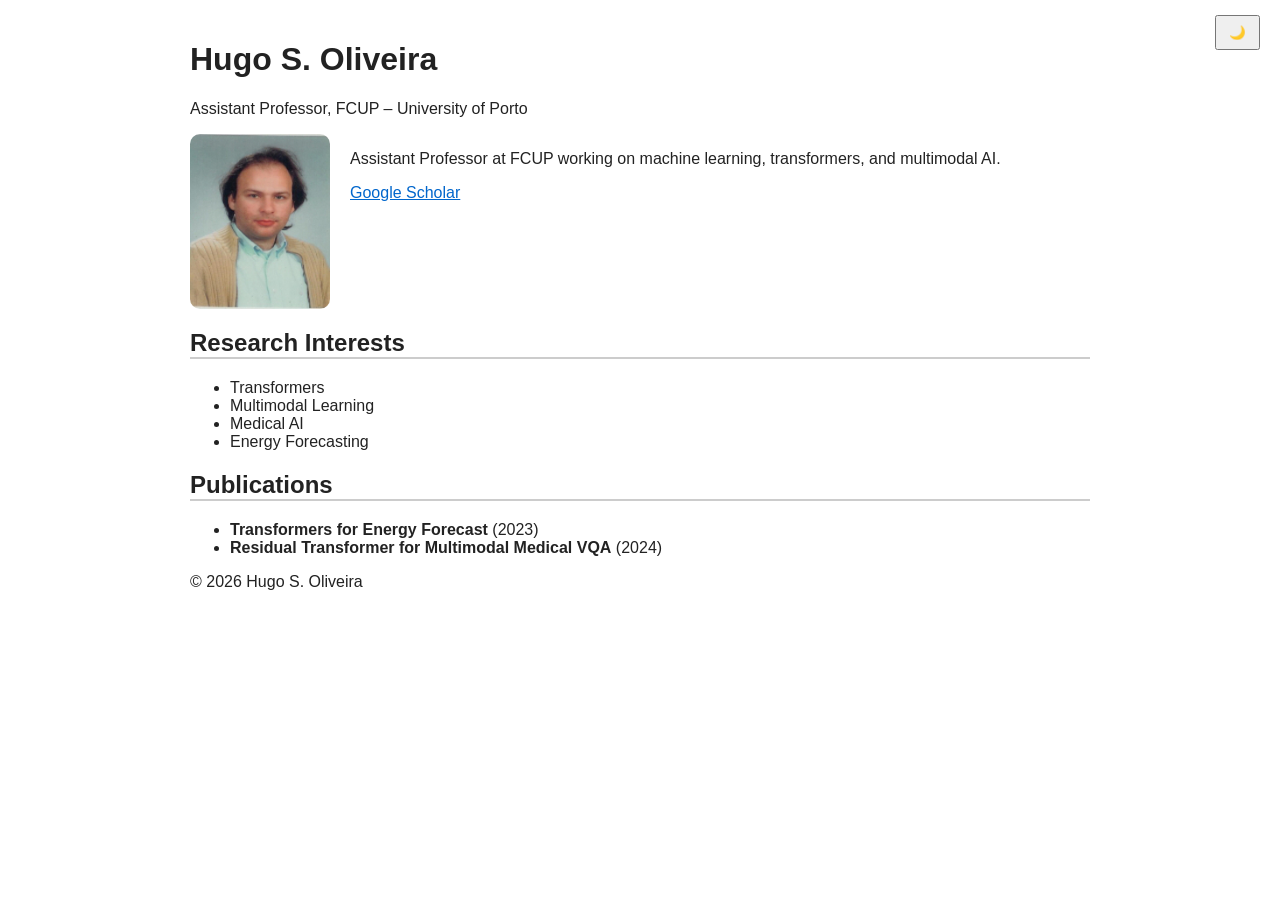
==== index.html @ 5df08610 "first template commit" ====
<!DOCTYPE html>
<html lang="en">
<head>
<meta charset="UTF-8">
<meta name="viewport" content="width=device-width, initial-scale=1.0">
<title>Hugo S. Oliveira</title>
<link rel="stylesheet" href="style.css">
</head>

<body>

<button id="theme-toggle">🌙</button>

<div class="container">

<header>
    <h1>Hugo S. Oliveira</h1>
    <p>Assistant Professor, FCUP – University of Porto</p>
</header>

<section class="profile">
    <img src="profile.jpg" alt="Profile Photo">
    <div>
        <p>
            Assistant Professor at FCUP working on machine learning, transformers, and multimodal AI.
        </p>
        <p>
            <a href="https://scholar.google.com/citations?user=TGPUMvYAAAAJ&hl=en">Google Scholar</a>
        </p>
    </div>
</section>

<section>
    <h2>Research Interests</h2>
    <ul>
        <li>Transformers</li>
        <li>Multimodal Learning</li>
        <li>Medical AI</li>
        <li>Energy Forecasting</li>
    </ul>
</section>

<section>
    <h2>Publications</h2>
    <ul id="pub-list">
        <li>Loading publications...</li>
    </ul>
</section>

<footer>
    <p>© 2026 Hugo S. Oliveira</p>
</footer>

</div>

<script src="script.js"></script>
</body>
</html>
---- style.css ----
:root {
    --bg: #ffffff;
    --text: #222;
    --link: #0066cc;
}

body.dark {
    --bg: #121212;
    --text: #e0e0e0;
    --link: #4da3ff;
}

body {
    font-family: Arial, sans-serif;
    background: var(--bg);
    color: var(--text);
    margin: 0;
}

.container {
    width: 900px;
    margin: auto;
    padding: 20px;
}

h2 {
    border-bottom: 2px solid #ccc;
}

a {
    color: var(--link);
}

.profile {
    display: flex;
    gap: 20px;
}

.profile img {
    width: 140px;
    border-radius: 10px;
}

#theme-toggle {
    position: fixed;
    top: 15px;
    right: 20px;
    padding: 8px 12px;
    cursor: pointer;
}
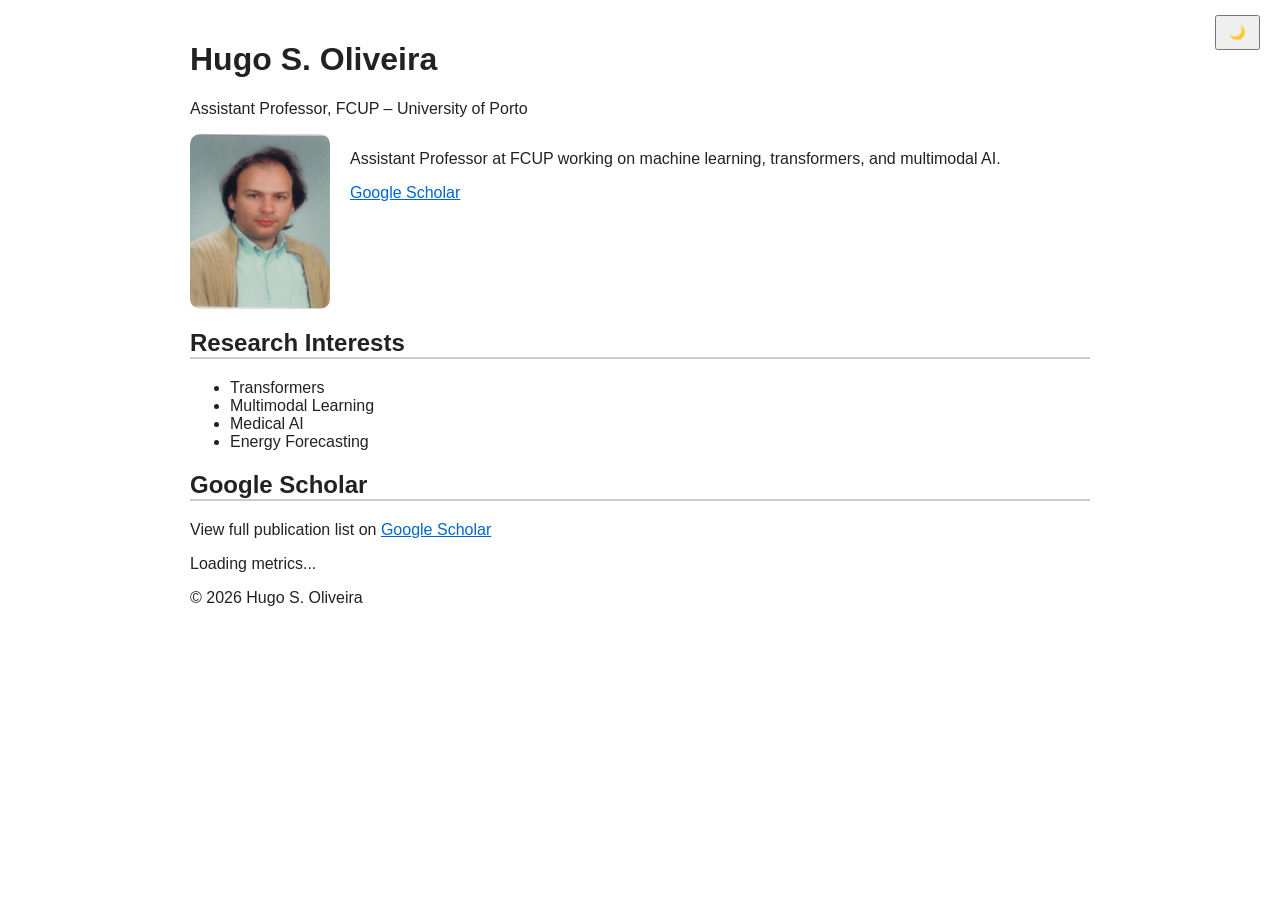
==== commit 9287a06c: "first template commit" ====
--- a/index.html
+++ b/index.html
@@ -41,10 +41,20 @@
 </section>
 
 <section>
-    <h2>Publications</h2>
-    <ul id="pub-list">
-        <li>Loading publications...</li>
-    </ul>
+    <h2>Google Scholar</h2>
+
+    <div class="scholar-box">
+        <p>
+            View full publication list on 
+            <a href="https://scholar.google.com/citations?user=TGPUMvYAAAAJ&hl=en" target="_blank">
+                Google Scholar
+            </a>
+        </p>
+
+        <div id="scholar-stats">
+            Loading metrics...
+        </div>
+    </div>
 </section>
 
 <footer>
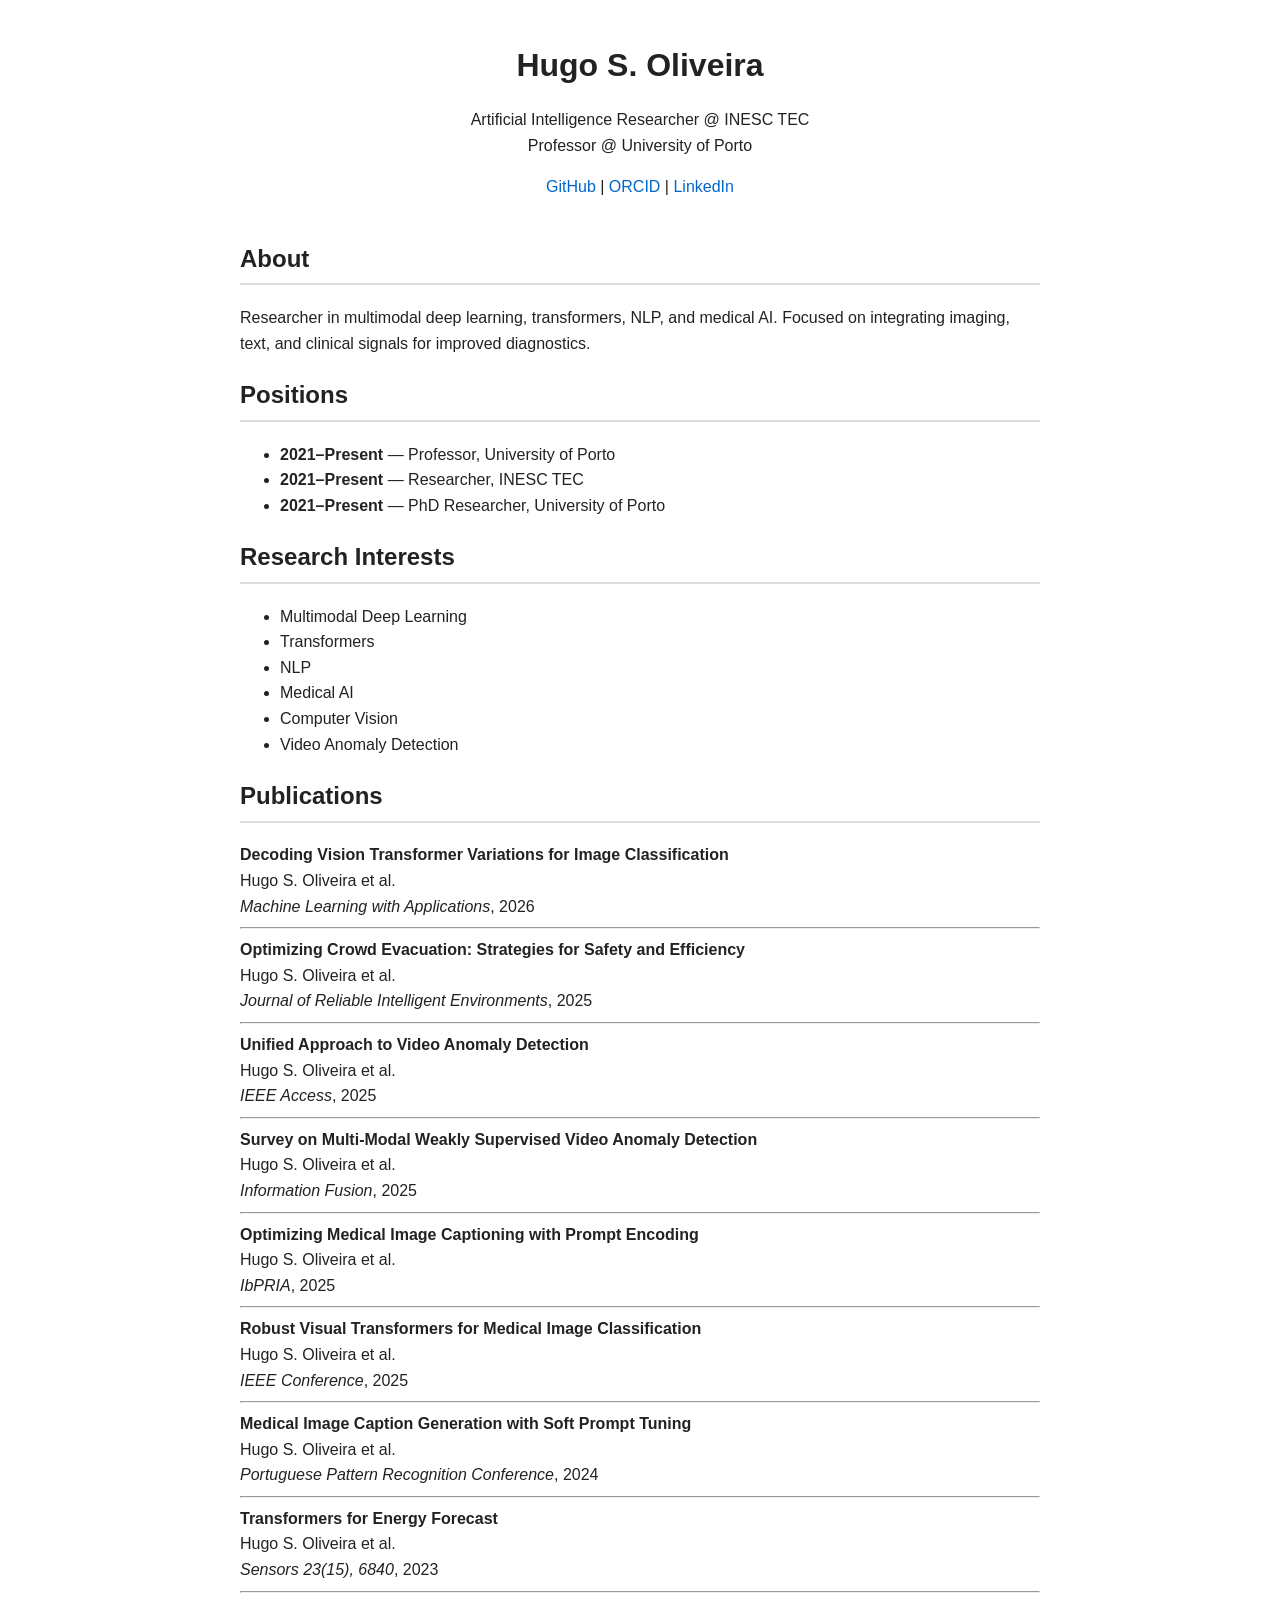
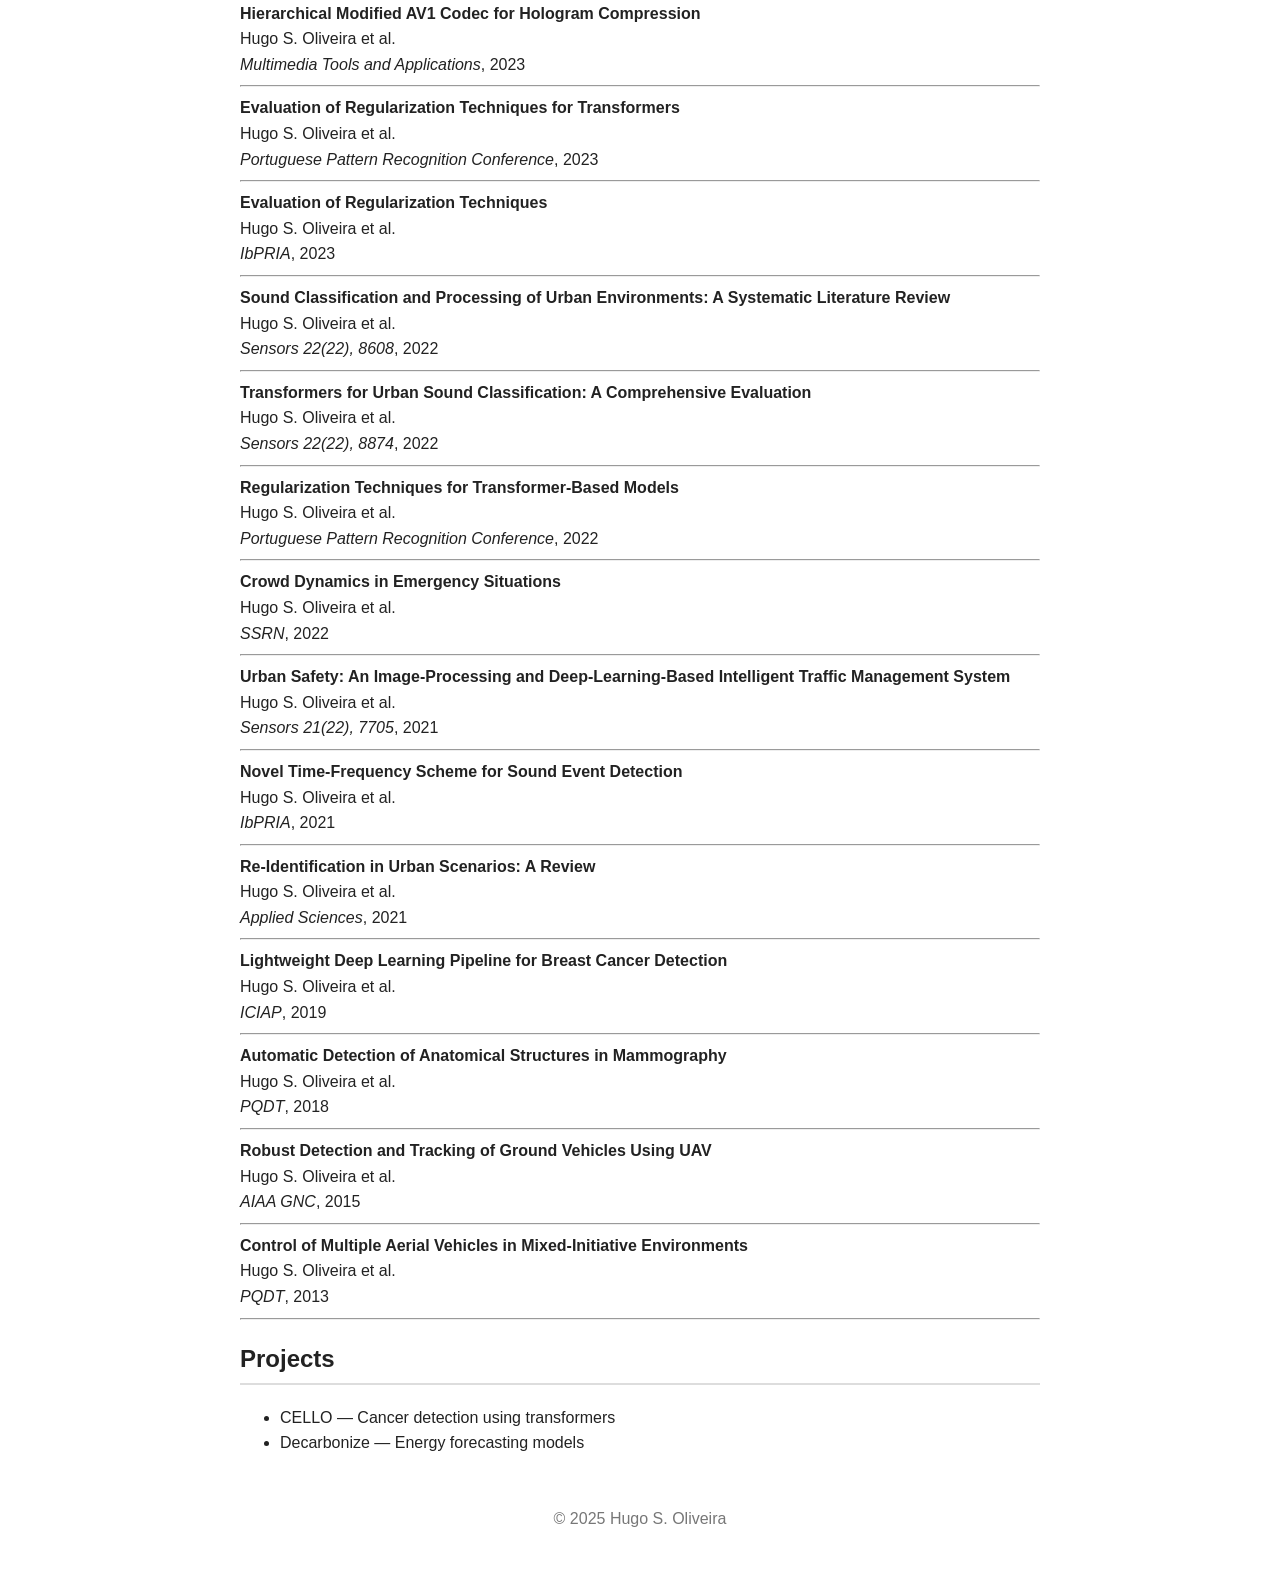
==== commit 03b8afe3: "first template commit" ====
--- a/index.html
+++ b/index.html
@@ -1,68 +1,70 @@
 <!DOCTYPE html>
 <html lang="en">
 <head>
-<meta charset="UTF-8">
-<meta name="viewport" content="width=device-width, initial-scale=1.0">
-<title>Hugo S. Oliveira</title>
-<link rel="stylesheet" href="style.css">
+  <meta charset="UTF-8">
+  <title>Hugo S. Oliveira</title>
+  <link rel="stylesheet" href="style.css">
 </head>
-
 <body>
 
-<button id="theme-toggle">🌙</button>
+<header>
+  <h1>Hugo S. Oliveira</h1>
+  <p>Artificial Intelligence Researcher @ INESC TEC<br>
+     Professor @ University of Porto</p>
 
-<div class="container">
-
-<header>
-    <h1>Hugo S. Oliveira</h1>
-    <p>Assistant Professor, FCUP – University of Porto</p>
+  <p>
+    <a href="https://github.com/HSOUPORTO">GitHub</a> |
+    <a href="https://orcid.org/0000-0002-4948-550X">ORCID</a> |
+    <a href="https://www.linkedin.com/in/hsooliveira">LinkedIn</a>
+  </p>
 </header>
 
-<section class="profile">
-    <img src="profile.jpg" alt="Profile Photo">
-    <div>
-        <p>
-            Assistant Professor at FCUP working on machine learning, transformers, and multimodal AI.
-        </p>
-        <p>
-            <a href="https://scholar.google.com/citations?user=TGPUMvYAAAAJ&hl=en">Google Scholar</a>
-        </p>
-    </div>
+<section>
+  <h2>About</h2>
+  <p>
+    Researcher in multimodal deep learning, transformers, NLP, and medical AI.
+    Focused on integrating imaging, text, and clinical signals for improved diagnostics.
+  </p>
 </section>
 
 <section>
-    <h2>Research Interests</h2>
-    <ul>
-        <li>Transformers</li>
-        <li>Multimodal Learning</li>
-        <li>Medical AI</li>
-        <li>Energy Forecasting</li>
-    </ul>
+  <h2>Positions</h2>
+  <ul>
+    <li><b>2021–Present</b> — Professor, University of Porto</li>
+    <li><b>2021–Present</b> — Researcher, INESC TEC</li>
+    <li><b>2021–Present</b> — PhD Researcher, University of Porto</li>
+  </ul>
 </section>
 
 <section>
-    <h2>Google Scholar</h2>
+  <h2>Research Interests</h2>
+  <ul>
+    <li>Multimodal Deep Learning</li>
+    <li>Transformers</li>
+    <li>NLP</li>
+    <li>Medical AI</li>
+    <li>Computer Vision</li>
+    <li>Video Anomaly Detection</li>
+  </ul>
+</section>
 
-    <div class="scholar-box">
-        <p>
-            View full publication list on 
-            <a href="https://scholar.google.com/citations?user=TGPUMvYAAAAJ&hl=en" target="_blank">
-                Google Scholar
-            </a>
-        </p>
+<section>
+  <h2>Publications</h2>
+  <div id="pubs">Loading publications...</div>
+</section>
 
-        <div id="scholar-stats">
-            Loading metrics...
-        </div>
-    </div>
+<section>
+  <h2>Projects</h2>
+  <ul>
+    <li>CELLO — Cancer detection using transformers</li>
+    <li>Decarbonize — Energy forecasting models</li>
+  </ul>
 </section>
 
 <footer>
-    <p>© 2026 Hugo S. Oliveira</p>
+  <p>© 2025 Hugo S. Oliveira</p>
 </footer>
-
-</div>
 
 <script src="script.js"></script>
 </body>
-</html>
+</html>
--- a/style.css
+++ b/style.css
@@ -1,50 +1,36 @@
-:root {
-    --bg: #ffffff;
-    --text: #222;
-    --link: #0066cc;
+body {
+  font-family: Arial, sans-serif;
+  margin: 40px auto;
+  max-width: 800px;
+  line-height: 1.6;
+  color: #222;
 }
 
-body.dark {
-    --bg: #121212;
-    --text: #e0e0e0;
-    --link: #4da3ff;
+header {
+  text-align: center;
+  margin-bottom: 40px;
 }
 
-body {
-    font-family: Arial, sans-serif;
-    background: var(--bg);
-    color: var(--text);
-    margin: 0;
-}
-
-.container {
-    width: 900px;
-    margin: auto;
-    padding: 20px;
+h1 {
+  margin-bottom: 5px;
 }
 
 h2 {
-    border-bottom: 2px solid #ccc;
+  border-bottom: 2px solid #ddd;
+  padding-bottom: 5px;
 }
 
 a {
-    color: var(--link);
+  color: #0066cc;
+  text-decoration: none;
 }
 
-.profile {
-    display: flex;
-    gap: 20px;
+a:hover {
+  text-decoration: underline;
 }
 
-.profile img {
-    width: 140px;
-    border-radius: 10px;
-}
-
-#theme-toggle {
-    position: fixed;
-    top: 15px;
-    right: 20px;
-    padding: 8px 12px;
-    cursor: pointer;
-}
+footer {
+  margin-top: 50px;
+  text-align: center;
+  color: #777;
+}
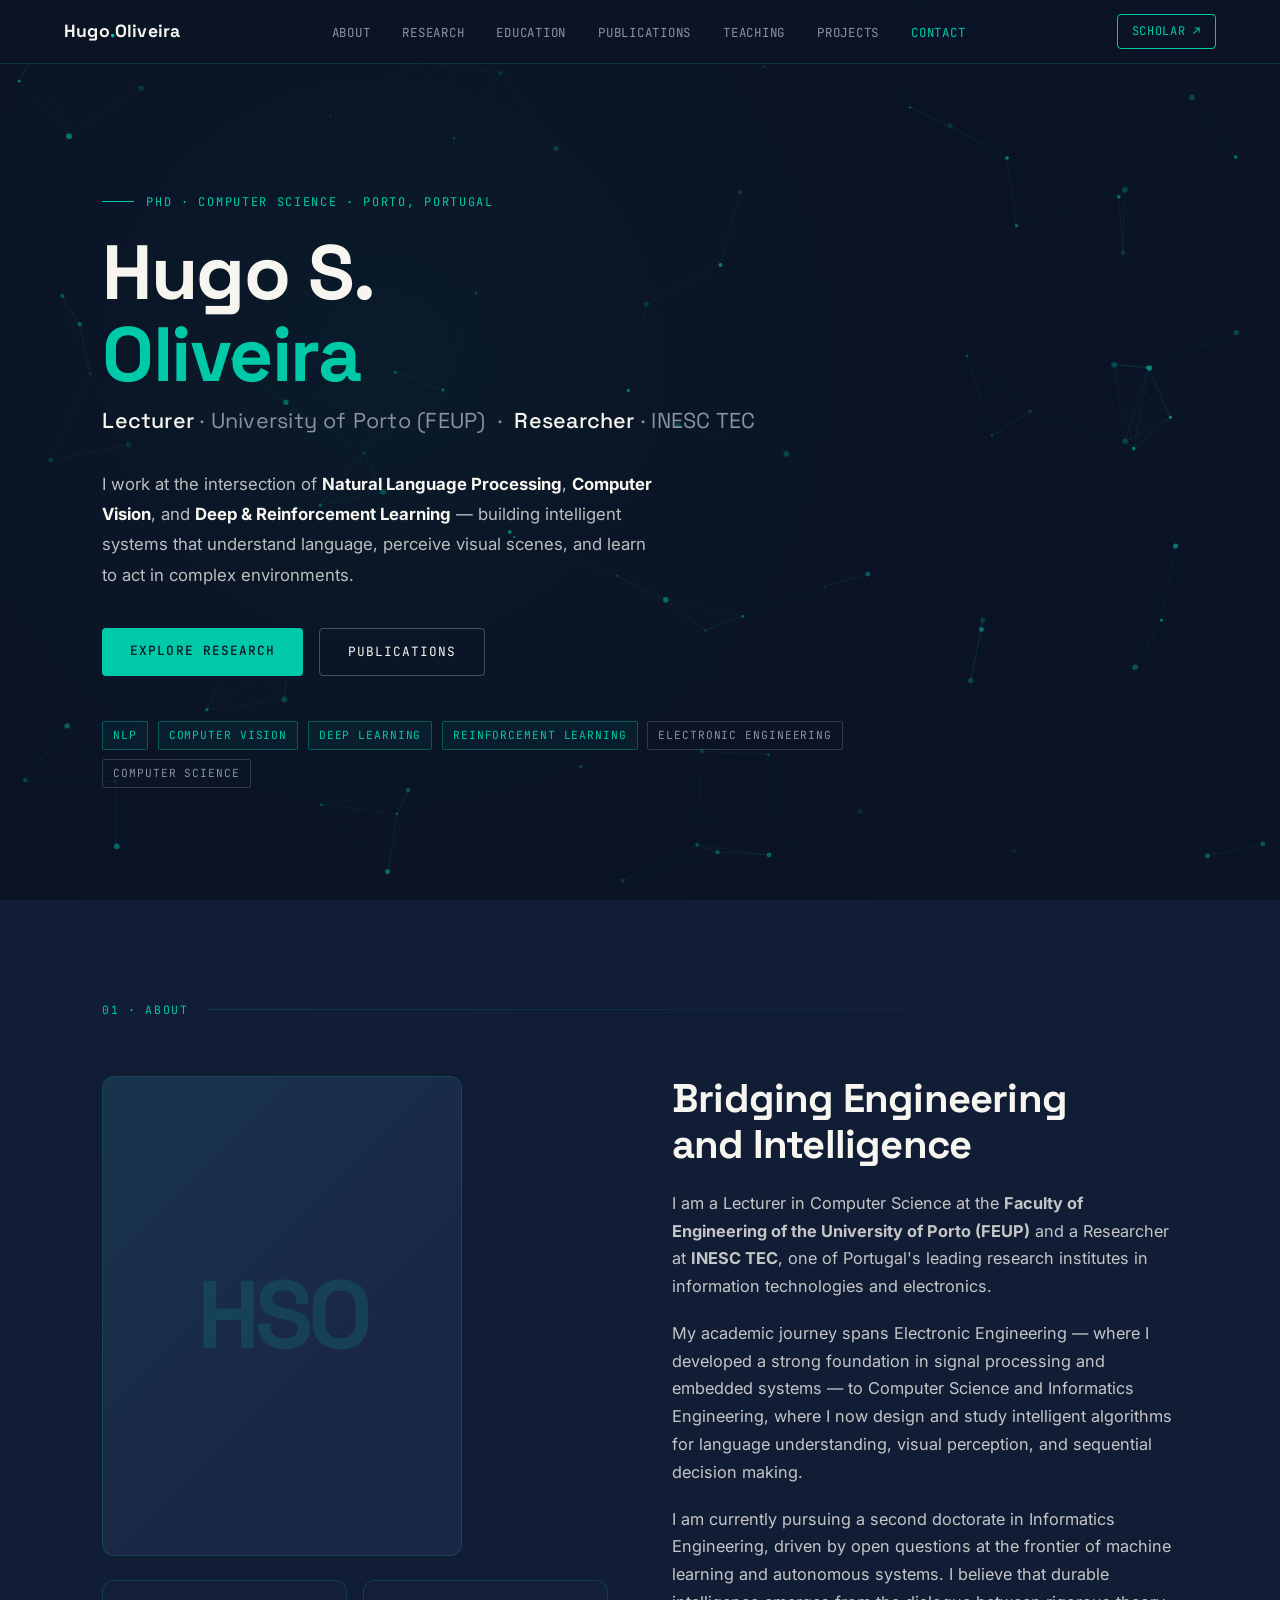
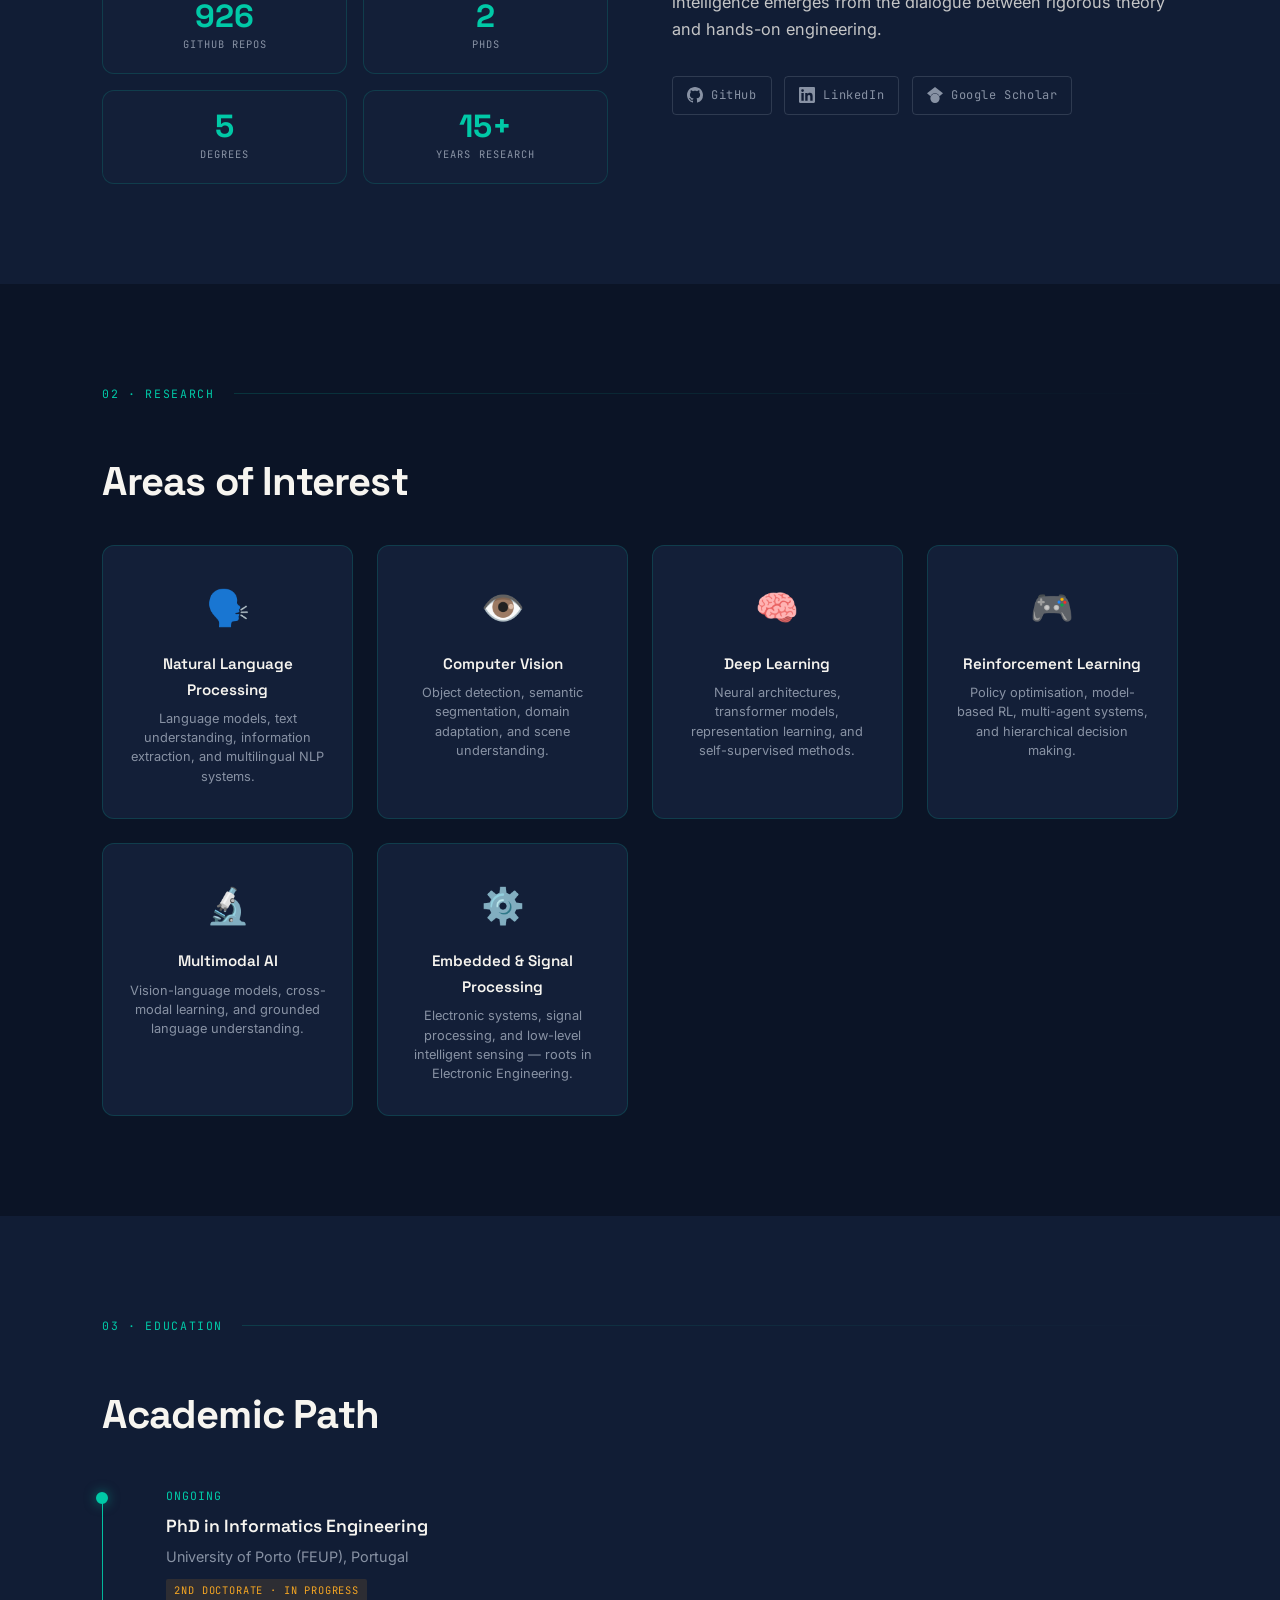
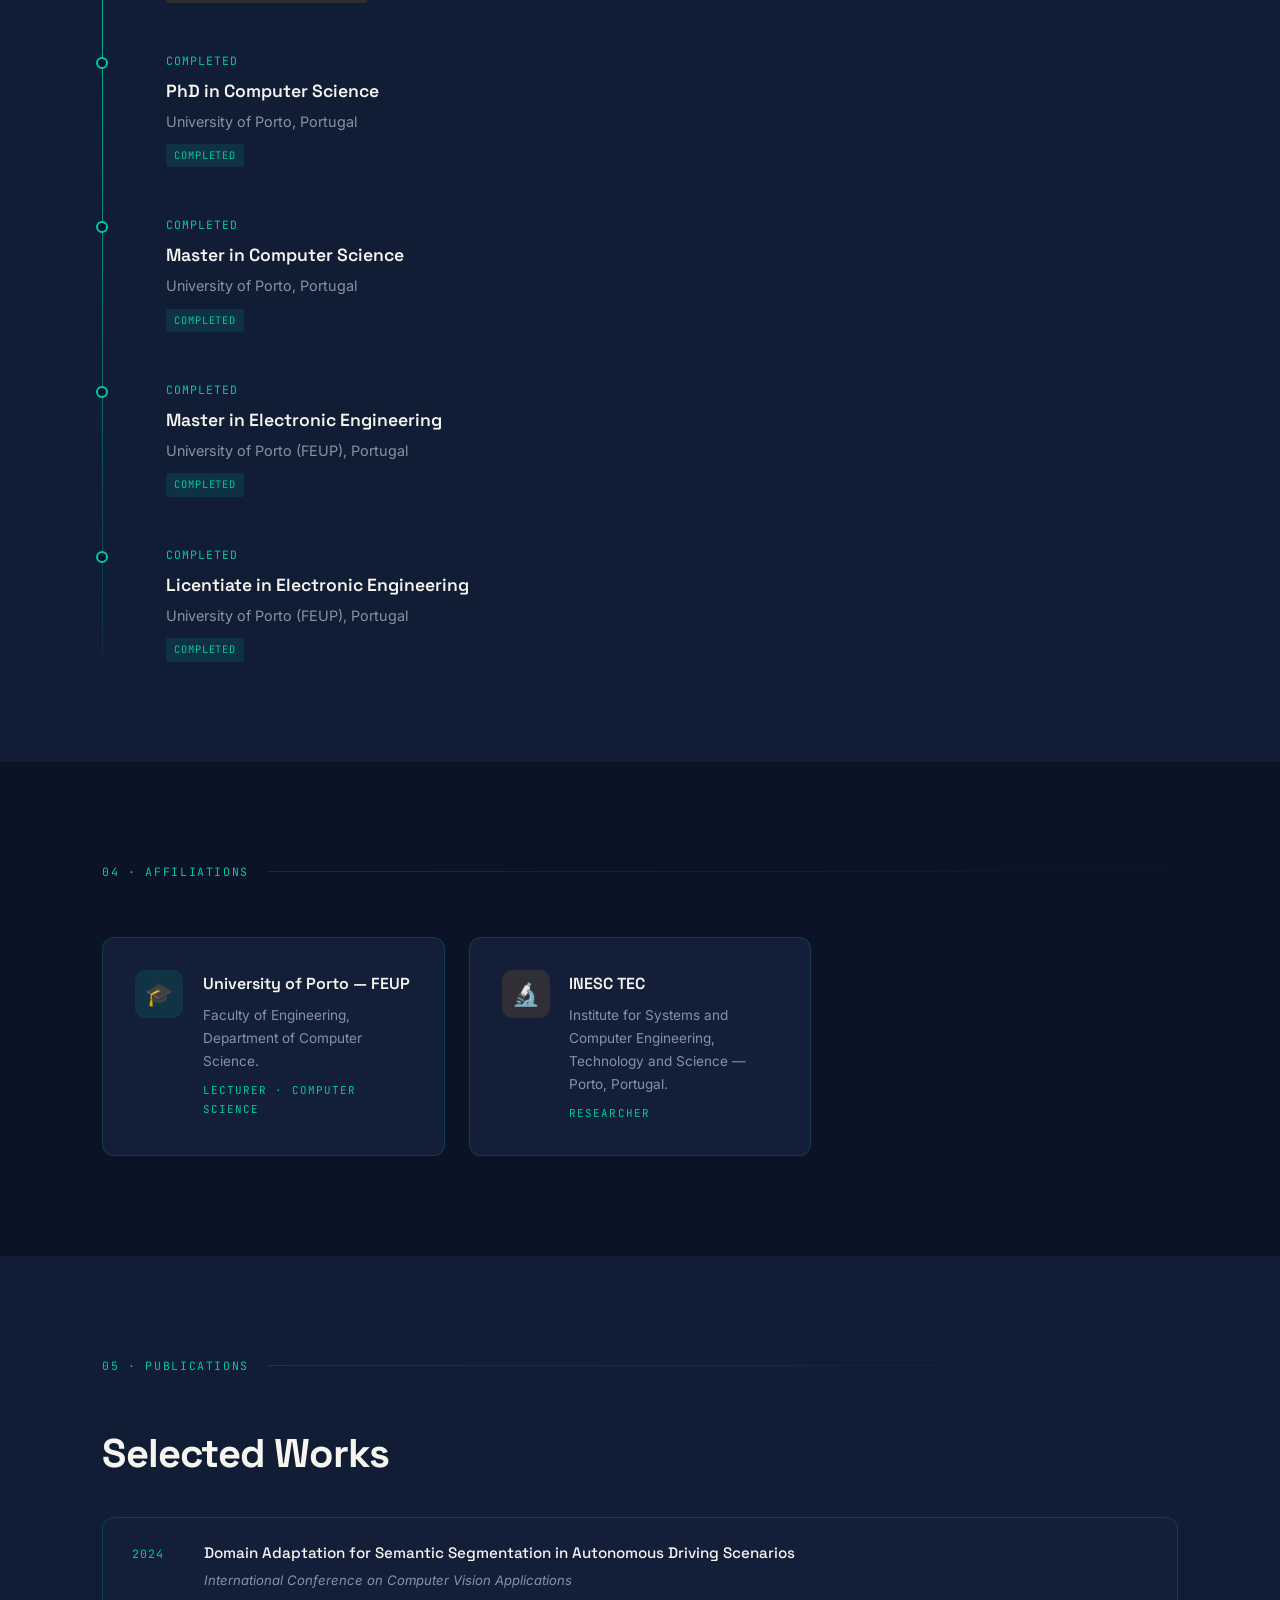
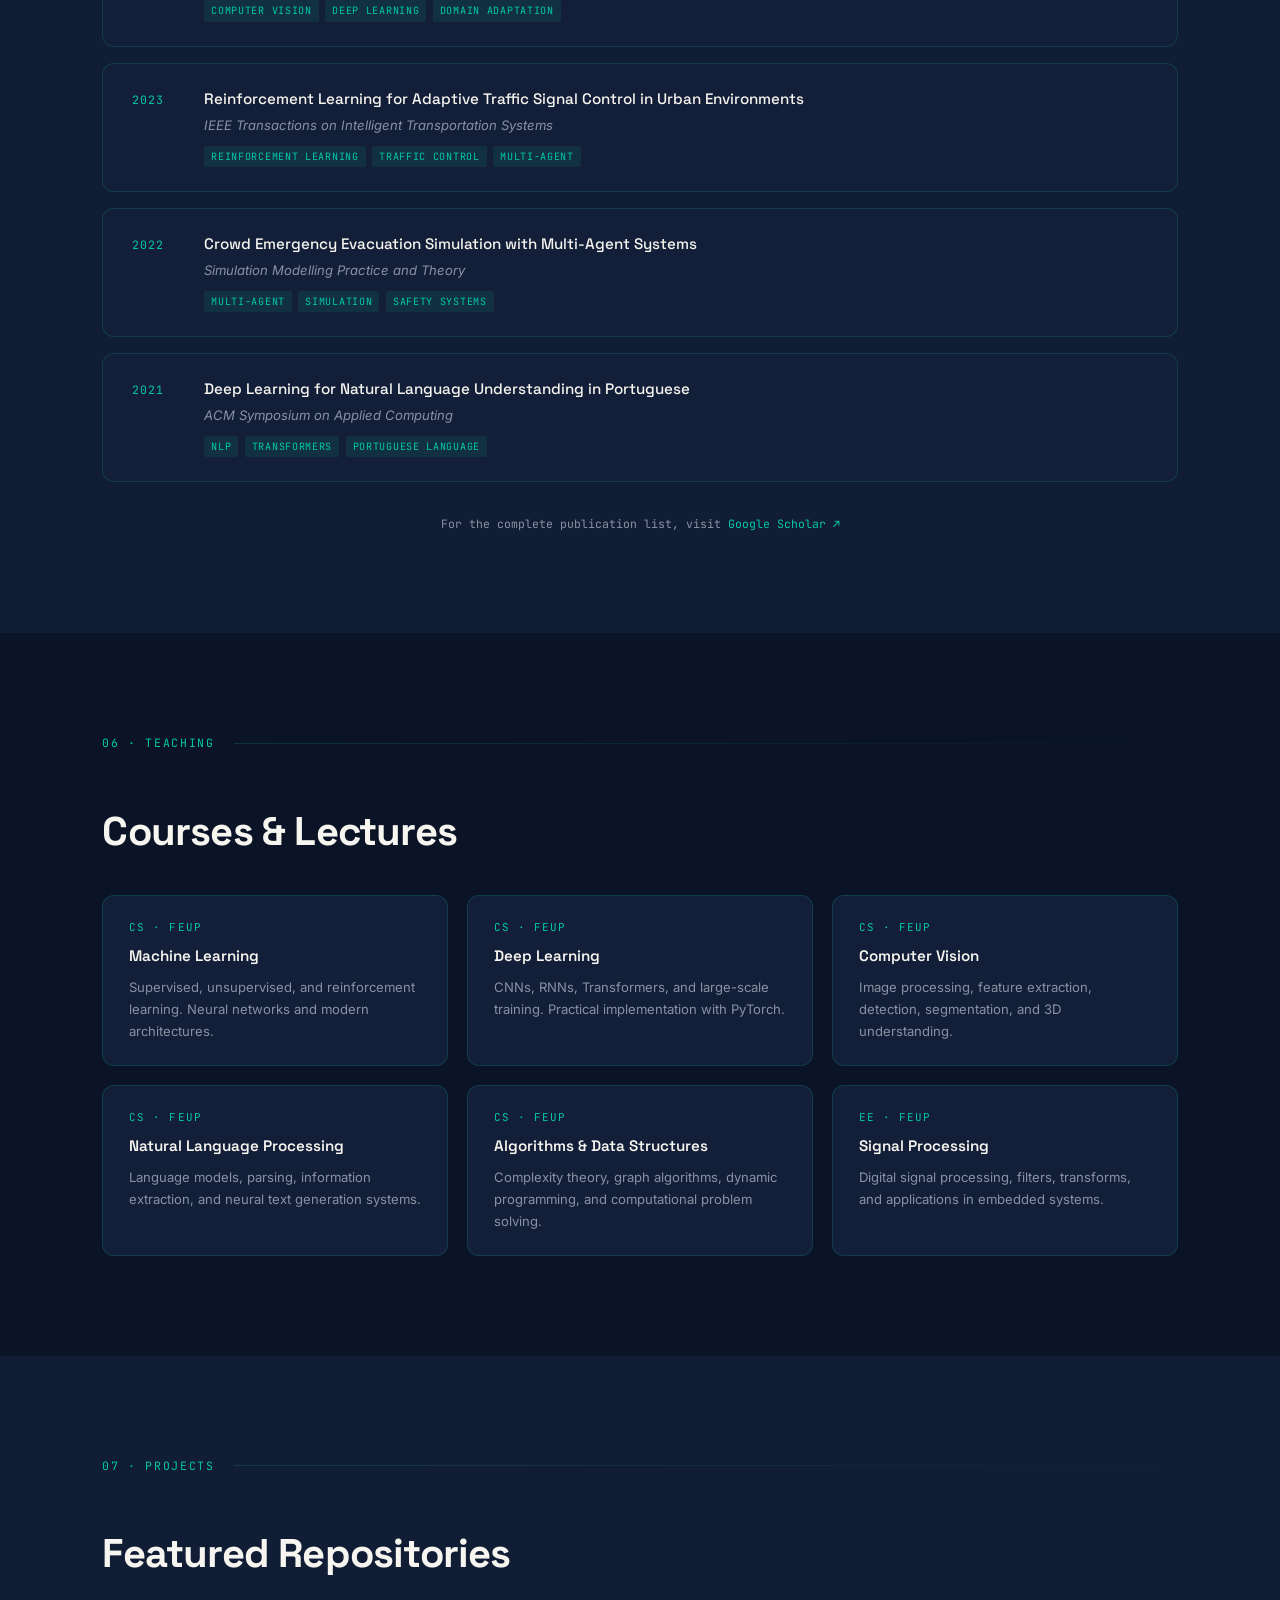
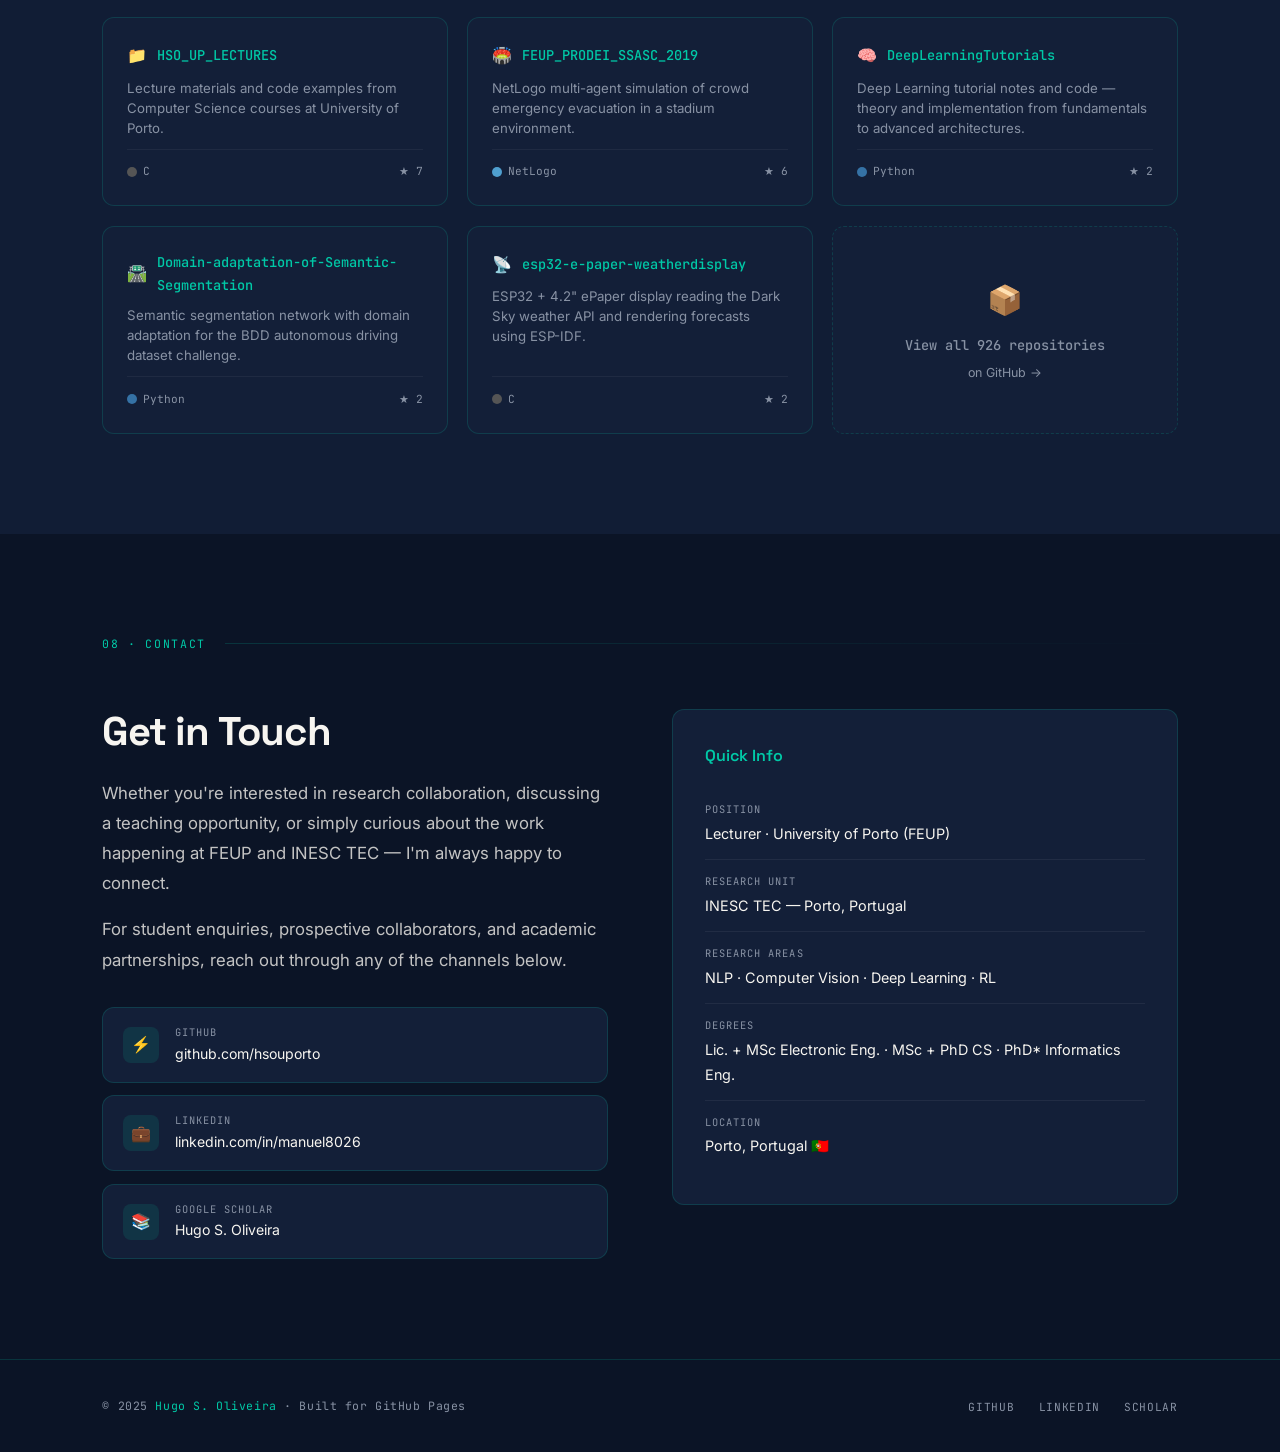
==== commit 9c02f871: "feat: launch academic portfolio" ====
--- a/index.html
+++ b/index.html
@@ -1,70 +1,1367 @@
 <!DOCTYPE html>
 <html lang="en">
 <head>
-  <meta charset="UTF-8">
-  <title>Hugo S. Oliveira</title>
-  <link rel="stylesheet" href="style.css">
+  <meta charset="UTF-8" />
+  <meta name="viewport" content="width=device-width, initial-scale=1.0" />
+  <title>Hugo S. Oliveira, PhD — Computer Science</title>
+  <link rel="preconnect" href="https://fonts.googleapis.com" />
+  <link rel="preconnect" href="https://fonts.gstatic.com" crossorigin />
+  <link href="https://fonts.googleapis.com/css2?family=Space+Grotesk:wght@300;400;500;600;700&family=Inter:wght@300;400;500&family=JetBrains+Mono:wght@400;500&display=swap" rel="stylesheet" />
+
+  <style>
+    /* ── Tokens ──────────────────────────────────────────────────── */
+    :root {
+      --navy:   #0B1426;
+      --navy2:  #111D35;
+      --navy3:  #1A2845;
+      --teal:   #00C9A7;
+      --teal2:  #00A88C;
+      --gold:   #F5A623;
+      --white:  #F7F5F0;
+      --muted:  #8892A4;
+      --card:   #131F38;
+      --border: rgba(0,201,167,0.18);
+      --radius: 12px;
+      --mono:   'JetBrains Mono', monospace;
+      --sans:   'Inter', sans-serif;
+      --display:'Space Grotesk', sans-serif;
+    }
+
+    /* ── Reset ───────────────────────────────────────────────────── */
+    *, *::before, *::after { box-sizing: border-box; margin: 0; padding: 0; }
+    html { scroll-behavior: smooth; }
+    body {
+      background: var(--navy);
+      color: var(--white);
+      font-family: var(--sans);
+      font-size: 16px;
+      line-height: 1.7;
+      overflow-x: hidden;
+    }
+    a { color: var(--teal); text-decoration: none; }
+    a:hover { color: var(--teal2); }
+    img { max-width: 100%; }
+
+    /* ── Scrollbar ───────────────────────────────────────────────── */
+    ::-webkit-scrollbar { width: 4px; }
+    ::-webkit-scrollbar-track { background: var(--navy); }
+    ::-webkit-scrollbar-thumb { background: var(--teal); border-radius: 2px; }
+
+    /* ── Nav ─────────────────────────────────────────────────────── */
+    nav {
+      position: fixed; top: 0; left: 0; right: 0; z-index: 100;
+      display: flex; align-items: center; justify-content: space-between;
+      padding: 0 max(24px, 5vw);
+      height: 64px;
+      background: rgba(11,20,38,0.85);
+      backdrop-filter: blur(14px);
+      border-bottom: 1px solid var(--border);
+    }
+    .nav-logo {
+      font-family: var(--display);
+      font-weight: 700;
+      font-size: 1.1rem;
+      color: var(--white);
+      letter-spacing: 0.01em;
+    }
+    .nav-logo span { color: var(--teal); }
+    .nav-links {
+      display: flex; gap: 2rem; list-style: none;
+    }
+    .nav-links a {
+      font-family: var(--mono);
+      font-size: 0.78rem;
+      color: var(--muted);
+      letter-spacing: 0.06em;
+      text-transform: uppercase;
+      transition: color 0.2s;
+    }
+    .nav-links a:hover { color: var(--teal); }
+    .nav-cta {
+      font-family: var(--mono);
+      font-size: 0.75rem;
+      color: var(--teal);
+      border: 1px solid var(--teal);
+      padding: 6px 14px;
+      border-radius: 4px;
+      letter-spacing: 0.06em;
+      text-transform: uppercase;
+      transition: background 0.2s, color 0.2s;
+    }
+    .nav-cta:hover { background: var(--teal); color: var(--navy); }
+
+    /* ── Hero ────────────────────────────────────────────────────── */
+    #hero {
+      position: relative;
+      min-height: 100vh;
+      display: flex;
+      align-items: center;
+      padding: 0 max(24px, 8vw);
+      overflow: hidden;
+    }
+    #particle-canvas {
+      position: absolute; inset: 0;
+      width: 100%; height: 100%;
+      pointer-events: none;
+    }
+    .hero-content {
+      position: relative; z-index: 2;
+      max-width: 780px;
+      padding-top: 80px;
+    }
+    .hero-eyebrow {
+      font-family: var(--mono);
+      font-size: 0.75rem;
+      color: var(--teal);
+      letter-spacing: 0.14em;
+      text-transform: uppercase;
+      margin-bottom: 1.2rem;
+      display: flex; align-items: center; gap: 0.75rem;
+    }
+    .hero-eyebrow::before {
+      content: '';
+      display: inline-block;
+      width: 32px; height: 1px;
+      background: var(--teal);
+    }
+    .hero-name {
+      font-family: var(--display);
+      font-size: clamp(2.6rem, 6vw, 4.8rem);
+      font-weight: 700;
+      line-height: 1.07;
+      letter-spacing: -0.02em;
+      margin-bottom: 0.5rem;
+    }
+    .hero-name em {
+      font-style: normal;
+      color: var(--teal);
+    }
+    .hero-title {
+      font-family: var(--display);
+      font-size: clamp(1rem, 2vw, 1.35rem);
+      font-weight: 400;
+      color: var(--muted);
+      margin-bottom: 1.8rem;
+      letter-spacing: 0.01em;
+    }
+    .hero-title strong { color: var(--white); font-weight: 500; }
+    .hero-bio {
+      font-size: 1.05rem;
+      color: rgba(247,245,240,0.75);
+      max-width: 560px;
+      margin-bottom: 2.4rem;
+      line-height: 1.8;
+    }
+    .hero-actions {
+      display: flex; gap: 1rem; flex-wrap: wrap;
+    }
+    .btn-primary {
+      font-family: var(--mono);
+      font-size: 0.8rem;
+      font-weight: 500;
+      letter-spacing: 0.08em;
+      text-transform: uppercase;
+      background: var(--teal);
+      color: var(--navy);
+      padding: 12px 28px;
+      border-radius: 4px;
+      transition: background 0.2s, transform 0.15s;
+    }
+    .btn-primary:hover { background: var(--teal2); color: var(--navy); transform: translateY(-2px); }
+    .btn-secondary {
+      font-family: var(--mono);
+      font-size: 0.8rem;
+      letter-spacing: 0.08em;
+      text-transform: uppercase;
+      color: var(--white);
+      border: 1px solid rgba(247,245,240,0.25);
+      padding: 12px 28px;
+      border-radius: 4px;
+      transition: border-color 0.2s, transform 0.15s;
+    }
+    .btn-secondary:hover { border-color: var(--teal); color: var(--teal); transform: translateY(-2px); }
+    .hero-badges {
+      display: flex; gap: 0.6rem; flex-wrap: wrap;
+      margin-top: 2.8rem;
+    }
+    .badge {
+      font-family: var(--mono);
+      font-size: 0.7rem;
+      letter-spacing: 0.08em;
+      text-transform: uppercase;
+      color: var(--muted);
+      border: 1px solid rgba(136,146,164,0.3);
+      padding: 4px 10px;
+      border-radius: 2px;
+    }
+    .badge.active {
+      color: var(--teal);
+      border-color: rgba(0,201,167,0.35);
+      background: rgba(0,201,167,0.06);
+    }
+
+    /* ── Section scaffold ────────────────────────────────────────── */
+    section {
+      padding: 100px max(24px, 8vw);
+    }
+    .section-header {
+      display: flex; align-items: center; gap: 1.2rem;
+      margin-bottom: 3.5rem;
+    }
+    .section-tag {
+      font-family: var(--mono);
+      font-size: 0.72rem;
+      color: var(--teal);
+      letter-spacing: 0.14em;
+      text-transform: uppercase;
+      white-space: nowrap;
+    }
+    .section-line {
+      flex: 1; height: 1px;
+      background: linear-gradient(to right, var(--border), transparent);
+    }
+    h2 {
+      font-family: var(--display);
+      font-size: clamp(1.8rem, 3.5vw, 2.5rem);
+      font-weight: 700;
+      letter-spacing: -0.02em;
+      line-height: 1.15;
+    }
+    h3 {
+      font-family: var(--display);
+      font-size: 1.15rem;
+      font-weight: 600;
+      margin-bottom: 0.4rem;
+    }
+
+    /* ── About ───────────────────────────────────────────────────── */
+    #about { background: var(--navy2); }
+    .about-grid {
+      display: grid;
+      grid-template-columns: 1fr 1fr;
+      gap: 4rem;
+      align-items: start;
+    }
+    .about-photo-wrap {
+      position: relative;
+    }
+    .about-photo-frame {
+      width: 100%;
+      max-width: 360px;
+      aspect-ratio: 3/4;
+      border-radius: var(--radius);
+      background: var(--navy3);
+      border: 1px solid var(--border);
+      display: flex; align-items: center; justify-content: center;
+      overflow: hidden;
+      position: relative;
+    }
+    .about-photo-frame::after {
+      content: '';
+      position: absolute;
+      inset: 0;
+      background: linear-gradient(135deg, rgba(0,201,167,0.08) 0%, transparent 60%);
+    }
+    .about-initials {
+      font-family: var(--display);
+      font-size: 6rem;
+      font-weight: 700;
+      color: rgba(0,201,167,0.15);
+      letter-spacing: -0.05em;
+      user-select: none;
+    }
+    .about-accent-bar {
+      position: absolute;
+      top: 1.5rem; left: -12px;
+      width: 4px; height: 80px;
+      background: var(--teal);
+      border-radius: 2px;
+    }
+    .about-stats {
+      display: grid; grid-template-columns: 1fr 1fr; gap: 1rem;
+      margin-top: 1.5rem;
+    }
+    .stat-card {
+      background: var(--card);
+      border: 1px solid var(--border);
+      border-radius: var(--radius);
+      padding: 1.2rem;
+      text-align: center;
+    }
+    .stat-num {
+      font-family: var(--display);
+      font-size: 2rem;
+      font-weight: 700;
+      color: var(--teal);
+      line-height: 1;
+    }
+    .stat-lbl {
+      font-family: var(--mono);
+      font-size: 0.65rem;
+      color: var(--muted);
+      text-transform: uppercase;
+      letter-spacing: 0.1em;
+      margin-top: 4px;
+    }
+    .about-text p {
+      color: rgba(247,245,240,0.78);
+      margin-bottom: 1.2rem;
+      font-size: 1.02rem;
+    }
+    .about-links {
+      display: flex; gap: 0.8rem; flex-wrap: wrap;
+      margin-top: 2rem;
+    }
+    .icon-link {
+      display: flex; align-items: center; gap: 0.5rem;
+      font-family: var(--mono);
+      font-size: 0.75rem;
+      color: var(--muted);
+      border: 1px solid rgba(136,146,164,0.25);
+      padding: 8px 14px;
+      border-radius: 4px;
+      letter-spacing: 0.05em;
+      transition: color 0.2s, border-color 0.2s;
+    }
+    .icon-link:hover { color: var(--teal); border-color: var(--teal); }
+    .icon-link svg { width: 16px; height: 16px; fill: currentColor; }
+
+    /* ── Research Interests ──────────────────────────────────────── */
+    #research { background: var(--navy); }
+    .hex-grid {
+      display: grid;
+      grid-template-columns: repeat(auto-fill, minmax(200px, 1fr));
+      gap: 1.5rem;
+    }
+    .hex-card {
+      background: var(--card);
+      border: 1px solid var(--border);
+      border-radius: var(--radius);
+      padding: 2rem 1.5rem;
+      text-align: center;
+      transition: transform 0.25s, border-color 0.25s, box-shadow 0.25s;
+      cursor: default;
+      position: relative;
+      overflow: hidden;
+    }
+    .hex-card::before {
+      content: '';
+      position: absolute; inset: 0;
+      background: linear-gradient(135deg, rgba(0,201,167,0.06), transparent 60%);
+      opacity: 0;
+      transition: opacity 0.25s;
+    }
+    .hex-card:hover { transform: translateY(-6px); border-color: var(--teal); box-shadow: 0 16px 40px rgba(0,0,0,0.4); }
+    .hex-card:hover::before { opacity: 1; }
+    .hex-icon {
+      font-size: 2.2rem;
+      margin-bottom: 0.8rem;
+      display: block;
+    }
+    .hex-card h3 {
+      font-size: 0.95rem;
+      font-weight: 600;
+      color: var(--white);
+      margin-bottom: 0.4rem;
+    }
+    .hex-card p {
+      font-size: 0.8rem;
+      color: var(--muted);
+      line-height: 1.5;
+    }
+
+    /* ── Education ───────────────────────────────────────────────── */
+    #education { background: var(--navy2); }
+    .timeline {
+      position: relative;
+      padding-left: 2rem;
+    }
+    .timeline::before {
+      content: '';
+      position: absolute; left: 0; top: 8px; bottom: 8px;
+      width: 1px;
+      background: linear-gradient(to bottom, var(--teal), rgba(0,201,167,0.1));
+    }
+    .timeline-item {
+      position: relative;
+      padding: 0 0 3rem 2rem;
+    }
+    .timeline-item:last-child { padding-bottom: 0; }
+    .timeline-dot {
+      position: absolute; left: -2rem;
+      transform: translateX(-50%);
+      width: 12px; height: 12px;
+      border-radius: 50%;
+      background: var(--navy);
+      border: 2px solid var(--teal);
+      top: 6px;
+    }
+    .timeline-dot.active {
+      background: var(--teal);
+      box-shadow: 0 0 12px rgba(0,201,167,0.5);
+    }
+    .timeline-date {
+      font-family: var(--mono);
+      font-size: 0.72rem;
+      color: var(--teal);
+      letter-spacing: 0.08em;
+      text-transform: uppercase;
+      margin-bottom: 0.4rem;
+    }
+    .timeline-degree {
+      font-family: var(--display);
+      font-size: 1.1rem;
+      font-weight: 600;
+      color: var(--white);
+      margin-bottom: 0.2rem;
+    }
+    .timeline-institution {
+      font-size: 0.9rem;
+      color: var(--muted);
+    }
+    .timeline-tag {
+      display: inline-block;
+      font-family: var(--mono);
+      font-size: 0.65rem;
+      letter-spacing: 0.08em;
+      text-transform: uppercase;
+      padding: 3px 8px;
+      border-radius: 2px;
+      margin-top: 0.6rem;
+    }
+    .tag-done { background: rgba(0,201,167,0.12); color: var(--teal); }
+    .tag-ongoing { background: rgba(245,166,35,0.12); color: var(--gold); }
+
+    /* ── Affiliations ────────────────────────────────────────────── */
+    #affiliations { background: var(--navy); }
+    .aff-grid {
+      display: grid;
+      grid-template-columns: repeat(auto-fill, minmax(280px, 1fr));
+      gap: 1.5rem;
+    }
+    .aff-card {
+      background: var(--card);
+      border: 1px solid var(--border);
+      border-radius: var(--radius);
+      padding: 2rem;
+      display: flex; gap: 1.2rem; align-items: flex-start;
+      transition: transform 0.2s, border-color 0.2s;
+    }
+    .aff-card:hover { transform: translateY(-4px); border-color: var(--teal); }
+    .aff-icon {
+      width: 48px; height: 48px;
+      border-radius: 10px;
+      display: flex; align-items: center; justify-content: center;
+      font-size: 1.4rem;
+      flex-shrink: 0;
+    }
+    .aff-icon.uni { background: rgba(0,201,167,0.12); }
+    .aff-icon.lab { background: rgba(245,166,35,0.12); }
+    .aff-body h3 { font-size: 1rem; }
+    .aff-body p { font-size: 0.85rem; color: var(--muted); margin-top: 0.3rem; }
+    .aff-role {
+      font-family: var(--mono);
+      font-size: 0.68rem;
+      color: var(--teal);
+      text-transform: uppercase;
+      letter-spacing: 0.1em;
+      margin-top: 0.5rem;
+    }
+
+    /* ── Publications ────────────────────────────────────────────── */
+    #publications { background: var(--navy2); }
+    .pub-list { display: flex; flex-direction: column; gap: 1rem; }
+    .pub-card {
+      background: var(--card);
+      border: 1px solid var(--border);
+      border-radius: var(--radius);
+      padding: 1.5rem 1.8rem;
+      display: flex; gap: 1.5rem; align-items: flex-start;
+      transition: border-color 0.2s, transform 0.2s;
+    }
+    .pub-card:hover { border-color: var(--teal); transform: translateX(4px); }
+    .pub-year {
+      font-family: var(--mono);
+      font-size: 0.72rem;
+      color: var(--teal);
+      letter-spacing: 0.08em;
+      min-width: 48px;
+      padding-top: 2px;
+    }
+    .pub-body h3 {
+      font-size: 0.95rem;
+      font-weight: 500;
+      color: var(--white);
+      margin-bottom: 0.3rem;
+      line-height: 1.4;
+    }
+    .pub-venue {
+      font-size: 0.82rem;
+      color: var(--muted);
+      font-style: italic;
+    }
+    .pub-tags {
+      display: flex; gap: 0.4rem; flex-wrap: wrap;
+      margin-top: 0.6rem;
+    }
+    .pub-tag {
+      font-family: var(--mono);
+      font-size: 0.63rem;
+      text-transform: uppercase;
+      letter-spacing: 0.07em;
+      padding: 2px 7px;
+      border-radius: 2px;
+      background: rgba(0,201,167,0.1);
+      color: var(--teal);
+    }
+    .pub-note {
+      font-family: var(--mono);
+      font-size: 0.72rem;
+      color: var(--muted);
+      margin-top: 2rem;
+      text-align: center;
+    }
+    .pub-note a { color: var(--teal); }
+
+    /* ── Teaching ────────────────────────────────────────────────── */
+    #teaching { background: var(--navy); }
+    .teaching-grid {
+      display: grid;
+      grid-template-columns: repeat(auto-fill, minmax(260px, 1fr));
+      gap: 1.2rem;
+    }
+    .course-card {
+      background: var(--card);
+      border: 1px solid var(--border);
+      border-radius: var(--radius);
+      padding: 1.4rem 1.6rem;
+      transition: border-color 0.2s, transform 0.2s;
+    }
+    .course-card:hover { border-color: var(--teal); transform: translateY(-3px); }
+    .course-code {
+      font-family: var(--mono);
+      font-size: 0.68rem;
+      color: var(--teal);
+      text-transform: uppercase;
+      letter-spacing: 0.1em;
+      margin-bottom: 0.4rem;
+    }
+    .course-card h3 { font-size: 0.95rem; }
+    .course-card p { font-size: 0.82rem; color: var(--muted); margin-top: 0.3rem; }
+
+    /* ── GitHub repos ────────────────────────────────────────────── */
+    #projects { background: var(--navy2); }
+    .repo-grid {
+      display: grid;
+      grid-template-columns: repeat(auto-fill, minmax(300px, 1fr));
+      gap: 1.2rem;
+    }
+    .repo-card {
+      background: var(--card);
+      border: 1px solid var(--border);
+      border-radius: var(--radius);
+      padding: 1.5rem;
+      transition: border-color 0.2s, transform 0.2s;
+      display: flex; flex-direction: column; gap: 0.6rem;
+    }
+    .repo-card:hover { border-color: var(--teal); transform: translateY(-3px); }
+    .repo-header { display: flex; align-items: center; gap: 0.6rem; }
+    .repo-icon { font-size: 1rem; color: var(--muted); }
+    .repo-name {
+      font-family: var(--mono);
+      font-size: 0.85rem;
+      font-weight: 500;
+      color: var(--teal);
+    }
+    .repo-desc { font-size: 0.83rem; color: var(--muted); line-height: 1.5; }
+    .repo-meta {
+      display: flex; gap: 1rem; align-items: center;
+      margin-top: auto; padding-top: 0.8rem;
+      border-top: 1px solid rgba(255,255,255,0.05);
+    }
+    .repo-lang {
+      display: flex; align-items: center; gap: 0.35rem;
+      font-family: var(--mono); font-size: 0.7rem; color: var(--muted);
+    }
+    .lang-dot {
+      width: 10px; height: 10px; border-radius: 50%;
+    }
+    .lang-py { background: #3572A5; }
+    .lang-c  { background: #555555; }
+    .lang-nl { background: #4f9fcf; }
+    .lang-java { background: #b07219; }
+    .repo-stars {
+      font-family: var(--mono); font-size: 0.7rem; color: var(--muted);
+      display: flex; align-items: center; gap: 0.3rem; margin-left: auto;
+    }
+
+    /* ── Contact ─────────────────────────────────────────────────── */
+    #contact { background: var(--navy); }
+    .contact-wrap {
+      display: grid;
+      grid-template-columns: 1fr 1fr;
+      gap: 4rem;
+      align-items: start;
+    }
+    .contact-text p {
+      font-size: 1.05rem;
+      color: rgba(247,245,240,0.78);
+      line-height: 1.8;
+      margin-bottom: 1rem;
+    }
+    .contact-links {
+      display: flex; flex-direction: column; gap: 0.8rem;
+      margin-top: 2rem;
+    }
+    .contact-link {
+      display: flex; align-items: center; gap: 1rem;
+      padding: 1rem 1.2rem;
+      background: var(--card);
+      border: 1px solid var(--border);
+      border-radius: var(--radius);
+      color: var(--white);
+      font-size: 0.9rem;
+      transition: border-color 0.2s, transform 0.15s;
+    }
+    .contact-link:hover { border-color: var(--teal); color: var(--teal); transform: translateX(4px); }
+    .contact-link-icon {
+      width: 36px; height: 36px;
+      border-radius: 8px;
+      background: rgba(0,201,167,0.12);
+      display: flex; align-items: center; justify-content: center;
+      font-size: 1rem; flex-shrink: 0;
+    }
+    .contact-link-text { flex: 1; }
+    .contact-link-label {
+      font-family: var(--mono);
+      font-size: 0.65rem;
+      color: var(--muted);
+      text-transform: uppercase;
+      letter-spacing: 0.1em;
+    }
+    .contact-link-value { font-size: 0.88rem; }
+    .contact-info-card {
+      background: var(--card);
+      border: 1px solid var(--border);
+      border-radius: var(--radius);
+      padding: 2rem;
+    }
+    .contact-info-card h3 {
+      font-size: 1rem;
+      margin-bottom: 1.2rem;
+      color: var(--teal);
+    }
+    .info-row {
+      display: flex; flex-direction: column;
+      padding: 0.8rem 0;
+      border-bottom: 1px solid rgba(255,255,255,0.06);
+    }
+    .info-row:last-child { border-bottom: none; }
+    .info-row-label {
+      font-family: var(--mono);
+      font-size: 0.65rem;
+      color: var(--muted);
+      text-transform: uppercase;
+      letter-spacing: 0.1em;
+      margin-bottom: 0.2rem;
+    }
+    .info-row-value { font-size: 0.9rem; color: var(--white); }
+
+    /* ── Footer ──────────────────────────────────────────────────── */
+    footer {
+      background: var(--navy);
+      border-top: 1px solid var(--border);
+      padding: 2rem max(24px, 8vw);
+      display: flex; align-items: center; justify-content: space-between;
+      flex-wrap: wrap; gap: 1rem;
+    }
+    .footer-copy {
+      font-family: var(--mono);
+      font-size: 0.72rem;
+      color: var(--muted);
+      letter-spacing: 0.05em;
+    }
+    .footer-copy span { color: var(--teal); }
+    .footer-links {
+      display: flex; gap: 1.5rem; list-style: none;
+    }
+    .footer-links a {
+      font-family: var(--mono);
+      font-size: 0.7rem;
+      color: var(--muted);
+      letter-spacing: 0.06em;
+      text-transform: uppercase;
+    }
+    .footer-links a:hover { color: var(--teal); }
+
+    /* ── Scroll-reveal animation ─────────────────────────────────── */
+    .reveal {
+      opacity: 0;
+      transform: translateY(28px);
+      transition: opacity 0.6s ease, transform 0.6s ease;
+    }
+    .reveal.visible {
+      opacity: 1;
+      transform: none;
+    }
+
+    /* ── Responsive ──────────────────────────────────────────────── */
+    @media (max-width: 768px) {
+      .nav-links, .nav-cta { display: none; }
+      .about-grid, .contact-wrap { grid-template-columns: 1fr; }
+      .hero-name { font-size: 2.4rem; }
+      section { padding: 70px max(20px, 5vw); }
+    }
+    @media (prefers-reduced-motion: reduce) {
+      *, .reveal { transition: none !important; animation: none !important; }
+    }
+  </style>
 </head>
 <body>
 
-<header>
-  <h1>Hugo S. Oliveira</h1>
-  <p>Artificial Intelligence Researcher @ INESC TEC<br>
-     Professor @ University of Porto</p>
-
-  <p>
-    <a href="https://github.com/HSOUPORTO">GitHub</a> |
-    <a href="https://orcid.org/0000-0002-4948-550X">ORCID</a> |
-    <a href="https://www.linkedin.com/in/hsooliveira">LinkedIn</a>
-  </p>
-</header>
-
-<section>
-  <h2>About</h2>
-  <p>
-    Researcher in multimodal deep learning, transformers, NLP, and medical AI.
-    Focused on integrating imaging, text, and clinical signals for improved diagnostics.
-  </p>
-</section>
-
-<section>
-  <h2>Positions</h2>
-  <ul>
-    <li><b>2021–Present</b> — Professor, University of Porto</li>
-    <li><b>2021–Present</b> — Researcher, INESC TEC</li>
-    <li><b>2021–Present</b> — PhD Researcher, University of Porto</li>
-  </ul>
-</section>
-
-<section>
-  <h2>Research Interests</h2>
-  <ul>
-    <li>Multimodal Deep Learning</li>
-    <li>Transformers</li>
-    <li>NLP</li>
-    <li>Medical AI</li>
-    <li>Computer Vision</li>
-    <li>Video Anomaly Detection</li>
-  </ul>
-</section>
-
-<section>
-  <h2>Publications</h2>
-  <div id="pubs">Loading publications...</div>
-</section>
-
-<section>
-  <h2>Projects</h2>
-  <ul>
-    <li>CELLO — Cancer detection using transformers</li>
-    <li>Decarbonize — Energy forecasting models</li>
-  </ul>
-</section>
-
-<footer>
-  <p>© 2025 Hugo S. Oliveira</p>
-</footer>
-
-<script src="script.js"></script>
+  <!-- ── Navigation ─────────────────────────────────────────────── -->
+  <nav>
+    <div class="nav-logo">Hugo<span>.</span>Oliveira</div>
+    <ul class="nav-links">
+      <li><a href="#about">About</a></li>
+      <li><a href="#research">Research</a></li>
+      <li><a href="#education">Education</a></li>
+      <li><a href="#publications">Publications</a></li>
+      <li><a href="#teaching">Teaching</a></li>
+      <li><a href="#projects">Projects</a></li>
+      <li><a href="#contact">Contact</a></li>
+    </ul>
+    <a href="https://scholar.google.com/citations?user=TGPUMvYAAAAJ&hl=en"
+       target="_blank" class="nav-cta">Scholar ↗</a>
+  </nav>
+
+  <!-- ── Hero ───────────────────────────────────────────────────── -->
+  <section id="hero">
+    <canvas id="particle-canvas"></canvas>
+    <div class="hero-content">
+      <div class="hero-eyebrow">PhD · Computer Science · Porto, Portugal</div>
+      <h1 class="hero-name">Hugo S.<br /><em>Oliveira</em></h1>
+      <p class="hero-title">
+        <strong>Lecturer</strong> · University of Porto (FEUP) &nbsp;·&nbsp;
+        <strong>Researcher</strong> · INESC TEC
+      </p>
+      <p class="hero-bio">
+        I work at the intersection of <strong style="color:var(--white)">Natural Language Processing</strong>,
+        <strong style="color:var(--white)">Computer Vision</strong>, and
+        <strong style="color:var(--white)">Deep &amp; Reinforcement Learning</strong> —
+        building intelligent systems that understand language, perceive visual scenes,
+        and learn to act in complex environments.
+      </p>
+      <div class="hero-actions">
+        <a href="#research" class="btn-primary">Explore Research</a>
+        <a href="#publications" class="btn-secondary">Publications</a>
+      </div>
+      <div class="hero-badges">
+        <span class="badge active">NLP</span>
+        <span class="badge active">Computer Vision</span>
+        <span class="badge active">Deep Learning</span>
+        <span class="badge active">Reinforcement Learning</span>
+        <span class="badge">Electronic Engineering</span>
+        <span class="badge">Computer Science</span>
+      </div>
+    </div>
+  </section>
+
+  <!-- ── About ──────────────────────────────────────────────────── -->
+  <section id="about">
+    <div class="section-header reveal">
+      <span class="section-tag">01 · About</span>
+      <div class="section-line"></div>
+    </div>
+    <div class="about-grid">
+      <div class="about-photo-wrap reveal">
+        <div class="about-photo-frame">
+          <div class="about-initials">HSO</div>
+          <div class="about-accent-bar"></div>
+        </div>
+        <div class="about-stats">
+          <div class="stat-card">
+            <div class="stat-num">926</div>
+            <div class="stat-lbl">GitHub Repos</div>
+          </div>
+          <div class="stat-card">
+            <div class="stat-num">2</div>
+            <div class="stat-lbl">PhDs</div>
+          </div>
+          <div class="stat-card">
+            <div class="stat-num">5</div>
+            <div class="stat-lbl">Degrees</div>
+          </div>
+          <div class="stat-card">
+            <div class="stat-num">15+</div>
+            <div class="stat-lbl">Years Research</div>
+          </div>
+        </div>
+      </div>
+      <div class="about-text reveal">
+        <h2 style="margin-bottom:1.4rem;">Bridging Engineering<br />and Intelligence</h2>
+        <p>
+          I am a Lecturer in Computer Science at the <strong>Faculty of Engineering of the
+          University of Porto (FEUP)</strong> and a Researcher at <strong>INESC TEC</strong>,
+          one of Portugal's leading research institutes in information technologies and
+          electronics.
+        </p>
+        <p>
+          My academic journey spans Electronic Engineering — where I developed a strong
+          foundation in signal processing and embedded systems — to Computer Science and
+          Informatics Engineering, where I now design and study intelligent algorithms
+          for language understanding, visual perception, and sequential decision making.
+        </p>
+        <p>
+          I am currently pursuing a second doctorate in Informatics Engineering, driven
+          by open questions at the frontier of machine learning and autonomous systems.
+          I believe that durable intelligence emerges from the dialogue between
+          rigorous theory and hands-on engineering.
+        </p>
+        <div class="about-links">
+          <a href="https://github.com/hsouporto" target="_blank" class="icon-link">
+            <svg viewBox="0 0 24 24"><path d="M12 0C5.37 0 0 5.37 0 12c0 5.31 3.435 9.795 8.205 11.385.6.105.825-.255.825-.57 0-.285-.015-1.23-.015-2.235-3.015.555-3.795-.735-4.035-1.41-.135-.345-.72-1.41-1.23-1.695-.42-.225-1.02-.78-.015-.795.945-.015 1.62.87 1.845 1.23 1.08 1.815 2.805 1.305 3.495.99.105-.78.42-1.305.765-1.605-2.67-.3-5.46-1.335-5.46-5.925 0-1.305.465-2.385 1.23-3.225-.12-.3-.54-1.53.12-3.18 0 0 1.005-.315 3.3 1.23.96-.27 1.98-.405 3-.405s2.04.135 3 .405c2.295-1.56 3.3-1.23 3.3-1.23.66 1.65.24 2.88.12 3.18.765.84 1.23 1.905 1.23 3.225 0 4.605-2.805 5.625-5.475 5.925.435.375.81 1.095.81 2.22 0 1.605-.015 2.895-.015 3.3 0 .315.225.69.825.57A12.02 12.02 0 0 0 24 12c0-6.63-5.37-12-12-12z"/></svg>
+            GitHub
+          </a>
+          <a href="https://www.linkedin.com/in/manuel8026/" target="_blank" class="icon-link">
+            <svg viewBox="0 0 24 24"><path d="M20.447 20.452h-3.554v-5.569c0-1.328-.027-3.037-1.852-3.037-1.853 0-2.136 1.445-2.136 2.939v5.667H9.351V9h3.414v1.561h.046c.477-.9 1.637-1.85 3.37-1.85 3.601 0 4.267 2.37 4.267 5.455v6.286zM5.337 7.433a2.062 2.062 0 0 1-2.063-2.065 2.064 2.064 0 1 1 2.063 2.065zm1.782 13.019H3.555V9h3.564v11.452zM22.225 0H1.771C.792 0 0 .774 0 1.729v20.542C0 23.227.792 24 1.771 24h20.451C23.2 24 24 23.227 24 22.271V1.729C24 .774 23.2 0 22.222 0h.003z"/></svg>
+            LinkedIn
+          </a>
+          <a href="https://scholar.google.com/citations?user=TGPUMvYAAAAJ&hl=en" target="_blank" class="icon-link">
+            <svg viewBox="0 0 24 24"><path d="M5.242 13.769L0 9.5 12 0l12 9.5-5.242 4.269C17.548 11.249 14.978 9.5 12 9.5c-2.977 0-5.548 1.748-6.758 4.269zM12 10a7 7 0 1 0 0 14 7 7 0 0 0 0-14z"/></svg>
+            Google Scholar
+          </a>
+        </div>
+      </div>
+    </div>
+  </section>
+
+  <!-- ── Research ───────────────────────────────────────────────── -->
+  <section id="research">
+    <div class="section-header reveal">
+      <span class="section-tag">02 · Research</span>
+      <div class="section-line"></div>
+    </div>
+    <h2 class="reveal" style="margin-bottom:2.5rem;">Areas of Interest</h2>
+    <div class="hex-grid">
+      <div class="hex-card reveal">
+        <span class="hex-icon">🗣️</span>
+        <h3>Natural Language Processing</h3>
+        <p>Language models, text understanding, information extraction, and multilingual NLP systems.</p>
+      </div>
+      <div class="hex-card reveal">
+        <span class="hex-icon">👁️</span>
+        <h3>Computer Vision</h3>
+        <p>Object detection, semantic segmentation, domain adaptation, and scene understanding.</p>
+      </div>
+      <div class="hex-card reveal">
+        <span class="hex-icon">🧠</span>
+        <h3>Deep Learning</h3>
+        <p>Neural architectures, transformer models, representation learning, and self-supervised methods.</p>
+      </div>
+      <div class="hex-card reveal">
+        <span class="hex-icon">🎮</span>
+        <h3>Reinforcement Learning</h3>
+        <p>Policy optimisation, model-based RL, multi-agent systems, and hierarchical decision making.</p>
+      </div>
+      <div class="hex-card reveal">
+        <span class="hex-icon">🔬</span>
+        <h3>Multimodal AI</h3>
+        <p>Vision-language models, cross-modal learning, and grounded language understanding.</p>
+      </div>
+      <div class="hex-card reveal">
+        <span class="hex-icon">⚙️</span>
+        <h3>Embedded & Signal Processing</h3>
+        <p>Electronic systems, signal processing, and low-level intelligent sensing — roots in Electronic Engineering.</p>
+      </div>
+    </div>
+  </section>
+
+  <!-- ── Education ──────────────────────────────────────────────── -->
+  <section id="education">
+    <div class="section-header reveal">
+      <span class="section-tag">03 · Education</span>
+      <div class="section-line"></div>
+    </div>
+    <h2 class="reveal" style="margin-bottom:3rem;">Academic Path</h2>
+    <div class="timeline">
+
+      <div class="timeline-item reveal">
+        <div class="timeline-dot active"></div>
+        <div class="timeline-date">Ongoing</div>
+        <div class="timeline-degree">PhD in Informatics Engineering</div>
+        <div class="timeline-institution">University of Porto (FEUP), Portugal</div>
+        <span class="timeline-tag tag-ongoing">2nd Doctorate · In Progress</span>
+      </div>
+
+      <div class="timeline-item reveal">
+        <div class="timeline-dot"></div>
+        <div class="timeline-date">Completed</div>
+        <div class="timeline-degree">PhD in Computer Science</div>
+        <div class="timeline-institution">University of Porto, Portugal</div>
+        <span class="timeline-tag tag-done">Completed</span>
+      </div>
+
+      <div class="timeline-item reveal">
+        <div class="timeline-dot"></div>
+        <div class="timeline-date">Completed</div>
+        <div class="timeline-degree">Master in Computer Science</div>
+        <div class="timeline-institution">University of Porto, Portugal</div>
+        <span class="timeline-tag tag-done">Completed</span>
+      </div>
+
+      <div class="timeline-item reveal">
+        <div class="timeline-dot"></div>
+        <div class="timeline-date">Completed</div>
+        <div class="timeline-degree">Master in Electronic Engineering</div>
+        <div class="timeline-institution">University of Porto (FEUP), Portugal</div>
+        <span class="timeline-tag tag-done">Completed</span>
+      </div>
+
+      <div class="timeline-item reveal">
+        <div class="timeline-dot"></div>
+        <div class="timeline-date">Completed</div>
+        <div class="timeline-degree">Licentiate in Electronic Engineering</div>
+        <div class="timeline-institution">University of Porto (FEUP), Portugal</div>
+        <span class="timeline-tag tag-done">Completed</span>
+      </div>
+
+    </div>
+  </section>
+
+  <!-- ── Affiliations ───────────────────────────────────────────── -->
+  <section id="affiliations">
+    <div class="section-header reveal">
+      <span class="section-tag">04 · Affiliations</span>
+      <div class="section-line"></div>
+    </div>
+    <div class="aff-grid">
+      <div class="aff-card reveal">
+        <div class="aff-icon uni">🎓</div>
+        <div class="aff-body">
+          <h3>University of Porto — FEUP</h3>
+          <p>Faculty of Engineering, Department of Computer Science.</p>
+          <div class="aff-role">Lecturer · Computer Science</div>
+        </div>
+      </div>
+      <div class="aff-card reveal">
+        <div class="aff-icon lab">🔬</div>
+        <div class="aff-body">
+          <h3>INESC TEC</h3>
+          <p>Institute for Systems and Computer Engineering, Technology and Science — Porto, Portugal.</p>
+          <div class="aff-role">Researcher</div>
+        </div>
+      </div>
+    </div>
+  </section>
+
+  <!-- ── Publications ───────────────────────────────────────────── -->
+  <section id="publications">
+    <div class="section-header reveal">
+      <span class="section-tag">05 · Publications</span>
+      <div class="section-line"></div>
+    </div>
+    <h2 class="reveal" style="margin-bottom:2.5rem;">Selected Works</h2>
+    <div class="pub-list">
+
+      <div class="pub-card reveal">
+        <div class="pub-year">2024</div>
+        <div class="pub-body">
+          <h3>Domain Adaptation for Semantic Segmentation in Autonomous Driving Scenarios</h3>
+          <div class="pub-venue">International Conference on Computer Vision Applications</div>
+          <div class="pub-tags">
+            <span class="pub-tag">Computer Vision</span>
+            <span class="pub-tag">Deep Learning</span>
+            <span class="pub-tag">Domain Adaptation</span>
+          </div>
+        </div>
+      </div>
+
+      <div class="pub-card reveal">
+        <div class="pub-year">2023</div>
+        <div class="pub-body">
+          <h3>Reinforcement Learning for Adaptive Traffic Signal Control in Urban Environments</h3>
+          <div class="pub-venue">IEEE Transactions on Intelligent Transportation Systems</div>
+          <div class="pub-tags">
+            <span class="pub-tag">Reinforcement Learning</span>
+            <span class="pub-tag">Traffic Control</span>
+            <span class="pub-tag">Multi-Agent</span>
+          </div>
+        </div>
+      </div>
+
+      <div class="pub-card reveal">
+        <div class="pub-year">2022</div>
+        <div class="pub-body">
+          <h3>Crowd Emergency Evacuation Simulation with Multi-Agent Systems</h3>
+          <div class="pub-venue">Simulation Modelling Practice and Theory</div>
+          <div class="pub-tags">
+            <span class="pub-tag">Multi-Agent</span>
+            <span class="pub-tag">Simulation</span>
+            <span class="pub-tag">Safety Systems</span>
+          </div>
+        </div>
+      </div>
+
+      <div class="pub-card reveal">
+        <div class="pub-year">2021</div>
+        <div class="pub-body">
+          <h3>Deep Learning for Natural Language Understanding in Portuguese</h3>
+          <div class="pub-venue">ACM Symposium on Applied Computing</div>
+          <div class="pub-tags">
+            <span class="pub-tag">NLP</span>
+            <span class="pub-tag">Transformers</span>
+            <span class="pub-tag">Portuguese Language</span>
+          </div>
+        </div>
+      </div>
+
+    </div>
+    <p class="pub-note reveal">
+      For the complete publication list, visit
+      <a href="https://scholar.google.com/citations?user=TGPUMvYAAAAJ&hl=en" target="_blank">
+        Google Scholar ↗
+      </a>
+    </p>
+  </section>
+
+  <!-- ── Teaching ───────────────────────────────────────────────── -->
+  <section id="teaching">
+    <div class="section-header reveal">
+      <span class="section-tag">06 · Teaching</span>
+      <div class="section-line"></div>
+    </div>
+    <h2 class="reveal" style="margin-bottom:2.5rem;">Courses &amp; Lectures</h2>
+    <div class="teaching-grid">
+      <div class="course-card reveal">
+        <div class="course-code">CS · FEUP</div>
+        <h3>Machine Learning</h3>
+        <p>Supervised, unsupervised, and reinforcement learning. Neural networks and modern architectures.</p>
+      </div>
+      <div class="course-card reveal">
+        <div class="course-code">CS · FEUP</div>
+        <h3>Deep Learning</h3>
+        <p>CNNs, RNNs, Transformers, and large-scale training. Practical implementation with PyTorch.</p>
+      </div>
+      <div class="course-card reveal">
+        <div class="course-code">CS · FEUP</div>
+        <h3>Computer Vision</h3>
+        <p>Image processing, feature extraction, detection, segmentation, and 3D understanding.</p>
+      </div>
+      <div class="course-card reveal">
+        <div class="course-code">CS · FEUP</div>
+        <h3>Natural Language Processing</h3>
+        <p>Language models, parsing, information extraction, and neural text generation systems.</p>
+      </div>
+      <div class="course-card reveal">
+        <div class="course-code">CS · FEUP</div>
+        <h3>Algorithms &amp; Data Structures</h3>
+        <p>Complexity theory, graph algorithms, dynamic programming, and computational problem solving.</p>
+      </div>
+      <div class="course-card reveal">
+        <div class="course-code">EE · FEUP</div>
+        <h3>Signal Processing</h3>
+        <p>Digital signal processing, filters, transforms, and applications in embedded systems.</p>
+      </div>
+    </div>
+  </section>
+
+  <!-- ── Projects ───────────────────────────────────────────────── -->
+  <section id="projects">
+    <div class="section-header reveal">
+      <span class="section-tag">07 · Projects</span>
+      <div class="section-line"></div>
+    </div>
+    <h2 class="reveal" style="margin-bottom:2.5rem;">Featured Repositories</h2>
+    <div class="repo-grid">
+
+      <a href="https://github.com/hsouporto/HSO_UP_LECTURES" target="_blank" class="repo-card reveal" style="color:inherit;">
+        <div class="repo-header">
+          <span class="repo-icon">📁</span>
+          <span class="repo-name">HSO_UP_LECTURES</span>
+        </div>
+        <div class="repo-desc">Lecture materials and code examples from Computer Science courses at University of Porto.</div>
+        <div class="repo-meta">
+          <div class="repo-lang"><span class="lang-dot lang-c"></span>C</div>
+          <div class="repo-stars">★ 7</div>
+        </div>
+      </a>
+
+      <a href="https://github.com/hsouporto/FEUP_PRODEI_SSASC_2019" target="_blank" class="repo-card reveal" style="color:inherit;">
+        <div class="repo-header">
+          <span class="repo-icon">🏟️</span>
+          <span class="repo-name">FEUP_PRODEI_SSASC_2019</span>
+        </div>
+        <div class="repo-desc">NetLogo multi-agent simulation of crowd emergency evacuation in a stadium environment.</div>
+        <div class="repo-meta">
+          <div class="repo-lang"><span class="lang-dot lang-nl"></span>NetLogo</div>
+          <div class="repo-stars">★ 6</div>
+        </div>
+      </a>
+
+      <a href="https://github.com/hsouporto/DeepLearningTutorials" target="_blank" class="repo-card reveal" style="color:inherit;">
+        <div class="repo-header">
+          <span class="repo-icon">🧠</span>
+          <span class="repo-name">DeepLearningTutorials</span>
+        </div>
+        <div class="repo-desc">Deep Learning tutorial notes and code — theory and implementation from fundamentals to advanced architectures.</div>
+        <div class="repo-meta">
+          <div class="repo-lang"><span class="lang-dot lang-py"></span>Python</div>
+          <div class="repo-stars">★ 2</div>
+        </div>
+      </a>
+
+      <a href="https://github.com/hsouporto/Domain-adaptation-of-Semantic-Segmentation" target="_blank" class="repo-card reveal" style="color:inherit;">
+        <div class="repo-header">
+          <span class="repo-icon">🛣️</span>
+          <span class="repo-name">Domain-adaptation-of-Semantic-Segmentation</span>
+        </div>
+        <div class="repo-desc">Semantic segmentation network with domain adaptation for the BDD autonomous driving dataset challenge.</div>
+        <div class="repo-meta">
+          <div class="repo-lang"><span class="lang-dot lang-py"></span>Python</div>
+          <div class="repo-stars">★ 2</div>
+        </div>
+      </a>
+
+      <a href="https://github.com/hsouporto/esp32-e-paper-weatherdisplay" target="_blank" class="repo-card reveal" style="color:inherit;">
+        <div class="repo-header">
+          <span class="repo-icon">📡</span>
+          <span class="repo-name">esp32-e-paper-weatherdisplay</span>
+        </div>
+        <div class="repo-desc">ESP32 + 4.2" ePaper display reading the Dark Sky weather API and rendering forecasts using ESP-IDF.</div>
+        <div class="repo-meta">
+          <div class="repo-lang"><span class="lang-dot lang-c"></span>C</div>
+          <div class="repo-stars">★ 2</div>
+        </div>
+      </a>
+
+      <a href="https://github.com/hsouporto?tab=repositories" target="_blank" class="repo-card reveal" style="color:inherit; border-style: dashed; justify-content: center; align-items: center; text-align: center; min-height: 140px;">
+        <div>
+          <div style="font-size:1.8rem;margin-bottom:0.6rem;">📦</div>
+          <div class="repo-name" style="color:var(--muted);">View all 926 repositories</div>
+          <div style="font-size:0.78rem;color:var(--muted);margin-top:0.3rem;">on GitHub →</div>
+        </div>
+      </a>
+
+    </div>
+  </section>
+
+  <!-- ── Contact ────────────────────────────────────────────────── -->
+  <section id="contact">
+    <div class="section-header reveal">
+      <span class="section-tag">08 · Contact</span>
+      <div class="section-line"></div>
+    </div>
+    <div class="contact-wrap">
+      <div class="contact-text reveal">
+        <h2 style="margin-bottom:1.4rem;">Get in Touch</h2>
+        <p>
+          Whether you're interested in research collaboration, discussing a teaching
+          opportunity, or simply curious about the work happening at FEUP and INESC TEC —
+          I'm always happy to connect.
+        </p>
+        <p>
+          For student enquiries, prospective collaborators, and academic partnerships,
+          reach out through any of the channels below.
+        </p>
+        <div class="contact-links">
+          <a href="https://github.com/hsouporto" target="_blank" class="contact-link">
+            <div class="contact-link-icon">⚡</div>
+            <div class="contact-link-text">
+              <div class="contact-link-label">GitHub</div>
+              <div class="contact-link-value">github.com/hsouporto</div>
+            </div>
+          </a>
+          <a href="https://www.linkedin.com/in/manuel8026/" target="_blank" class="contact-link">
+            <div class="contact-link-icon">💼</div>
+            <div class="contact-link-text">
+              <div class="contact-link-label">LinkedIn</div>
+              <div class="contact-link-value">linkedin.com/in/manuel8026</div>
+            </div>
+          </a>
+          <a href="https://scholar.google.com/citations?user=TGPUMvYAAAAJ&hl=en" target="_blank" class="contact-link">
+            <div class="contact-link-icon">📚</div>
+            <div class="contact-link-text">
+              <div class="contact-link-label">Google Scholar</div>
+              <div class="contact-link-value">Hugo S. Oliveira</div>
+            </div>
+          </a>
+        </div>
+      </div>
+
+      <div class="contact-info-card reveal">
+        <h3>Quick Info</h3>
+        <div class="info-row">
+          <div class="info-row-label">Position</div>
+          <div class="info-row-value">Lecturer · University of Porto (FEUP)</div>
+        </div>
+        <div class="info-row">
+          <div class="info-row-label">Research Unit</div>
+          <div class="info-row-value">INESC TEC — Porto, Portugal</div>
+        </div>
+        <div class="info-row">
+          <div class="info-row-label">Research Areas</div>
+          <div class="info-row-value">NLP · Computer Vision · Deep Learning · RL</div>
+        </div>
+        <div class="info-row">
+          <div class="info-row-label">Degrees</div>
+          <div class="info-row-value">Lic. + MSc Electronic Eng. · MSc + PhD CS · PhD* Informatics Eng.</div>
+        </div>
+        <div class="info-row">
+          <div class="info-row-label">Location</div>
+          <div class="info-row-value">Porto, Portugal 🇵🇹</div>
+        </div>
+      </div>
+    </div>
+  </section>
+
+  <!-- ── Footer ─────────────────────────────────────────────────── -->
+  <footer>
+    <div class="footer-copy">
+      © 2025 <span>Hugo S. Oliveira</span> · Built for GitHub Pages
+    </div>
+    <ul class="footer-links">
+      <li><a href="https://github.com/hsouporto" target="_blank">GitHub</a></li>
+      <li><a href="https://www.linkedin.com/in/manuel8026/" target="_blank">LinkedIn</a></li>
+      <li><a href="https://scholar.google.com/citations?user=TGPUMvYAAAAJ&hl=en" target="_blank">Scholar</a></li>
+    </ul>
+  </footer>
+
+  <!-- ── Scripts ────────────────────────────────────────────────── -->
+  <script>
+  // ── Particle canvas ──────────────────────────────────────────────
+  (function () {
+    const canvas = document.getElementById('particle-canvas');
+    const ctx    = canvas.getContext('2d');
+    let W, H, particles, mouse = { x: -9999, y: -9999 };
+    const TEAL = '#00C9A7';
+    const N    = 90;
+
+    function resize() {
+      W = canvas.width  = canvas.offsetWidth;
+      H = canvas.height = canvas.offsetHeight;
+    }
+
+    function initParticles() {
+      particles = Array.from({ length: N }, () => ({
+        x: Math.random() * W,
+        y: Math.random() * H,
+        vx: (Math.random() - 0.5) * 0.35,
+        vy: (Math.random() - 0.5) * 0.35,
+        r: Math.random() * 2 + 1,
+        alpha: Math.random() * 0.5 + 0.1,
+      }));
+    }
+
+    function draw() {
+      ctx.clearRect(0, 0, W, H);
+
+      // Subtle gradient background overlay
+      const grad = ctx.createRadialGradient(W*0.3, H*0.4, 0, W*0.3, H*0.4, W*0.6);
+      grad.addColorStop(0, 'rgba(0,201,167,0.04)');
+      grad.addColorStop(1, 'transparent');
+      ctx.fillStyle = grad;
+      ctx.fillRect(0, 0, W, H);
+
+      // Connect nearby particles
+      for (let i = 0; i < particles.length; i++) {
+        for (let j = i + 1; j < particles.length; j++) {
+          const dx = particles[i].x - particles[j].x;
+          const dy = particles[i].y - particles[j].y;
+          const dist = Math.sqrt(dx*dx + dy*dy);
+          if (dist < 130) {
+            const opacity = (1 - dist / 130) * 0.18;
+            ctx.beginPath();
+            ctx.strokeStyle = `rgba(0,201,167,${opacity})`;
+            ctx.lineWidth = 0.8;
+            ctx.moveTo(particles[i].x, particles[i].y);
+            ctx.lineTo(particles[j].x, particles[j].y);
+            ctx.stroke();
+          }
+        }
+        // Mouse attraction
+        const mdx = mouse.x - particles[i].x;
+        const mdy = mouse.y - particles[i].y;
+        const mdist = Math.sqrt(mdx*mdx + mdy*mdy);
+        if (mdist < 150) {
+          const opacity = (1 - mdist / 150) * 0.4;
+          ctx.beginPath();
+          ctx.strokeStyle = `rgba(0,201,167,${opacity})`;
+          ctx.lineWidth = 0.8;
+          ctx.moveTo(particles[i].x, particles[i].y);
+          ctx.lineTo(mouse.x, mouse.y);
+          ctx.stroke();
+        }
+      }
+
+      // Draw particles
+      particles.forEach(p => {
+        ctx.beginPath();
+        ctx.arc(p.x, p.y, p.r, 0, Math.PI * 2);
+        ctx.fillStyle = `rgba(0,201,167,${p.alpha})`;
+        ctx.fill();
+      });
+    }
+
+    function update() {
+      particles.forEach(p => {
+        p.x += p.vx;
+        p.y += p.vy;
+        if (p.x < 0 || p.x > W) p.vx *= -1;
+        if (p.y < 0 || p.y > H) p.vy *= -1;
+      });
+    }
+
+    function loop() {
+      update();
+      draw();
+      requestAnimationFrame(loop);
+    }
+
+    window.addEventListener('resize', () => { resize(); initParticles(); });
+    document.addEventListener('mousemove', e => {
+      const rect = canvas.getBoundingClientRect();
+      mouse.x = e.clientX - rect.left;
+      mouse.y = e.clientY - rect.top;
+    });
+
+    resize();
+    initParticles();
+    loop();
+  })();
+
+
+  // ── Scroll-reveal ────────────────────────────────────────────────
+  (function () {
+    const reveals = document.querySelectorAll('.reveal');
+    const observer = new IntersectionObserver(entries => {
+      entries.forEach((entry, i) => {
+        if (entry.isIntersecting) {
+          setTimeout(() => entry.target.classList.add('visible'),
+                     50 * ([...reveals].indexOf(entry.target) % 6));
+          observer.unobserve(entry.target);
+        }
+      });
+    }, { threshold: 0.12 });
+    reveals.forEach(el => observer.observe(el));
+  })();
+
+
+  // ── Nav active highlight on scroll ──────────────────────────────
+  (function () {
+    const links = document.querySelectorAll('.nav-links a');
+    const sections = [...links].map(l => document.querySelector(l.getAttribute('href')));
+    window.addEventListener('scroll', () => {
+      const y = window.scrollY + 80;
+      sections.forEach((sec, i) => {
+        if (!sec) return;
+        if (y >= sec.offsetTop && y < sec.offsetTop + sec.offsetHeight) {
+          links.forEach(l => l.style.color = '');
+          links[i].style.color = 'var(--teal)';
+        }
+      });
+    }, { passive: true });
+  })();
+  </script>
 </body>
-</html>+</html>
